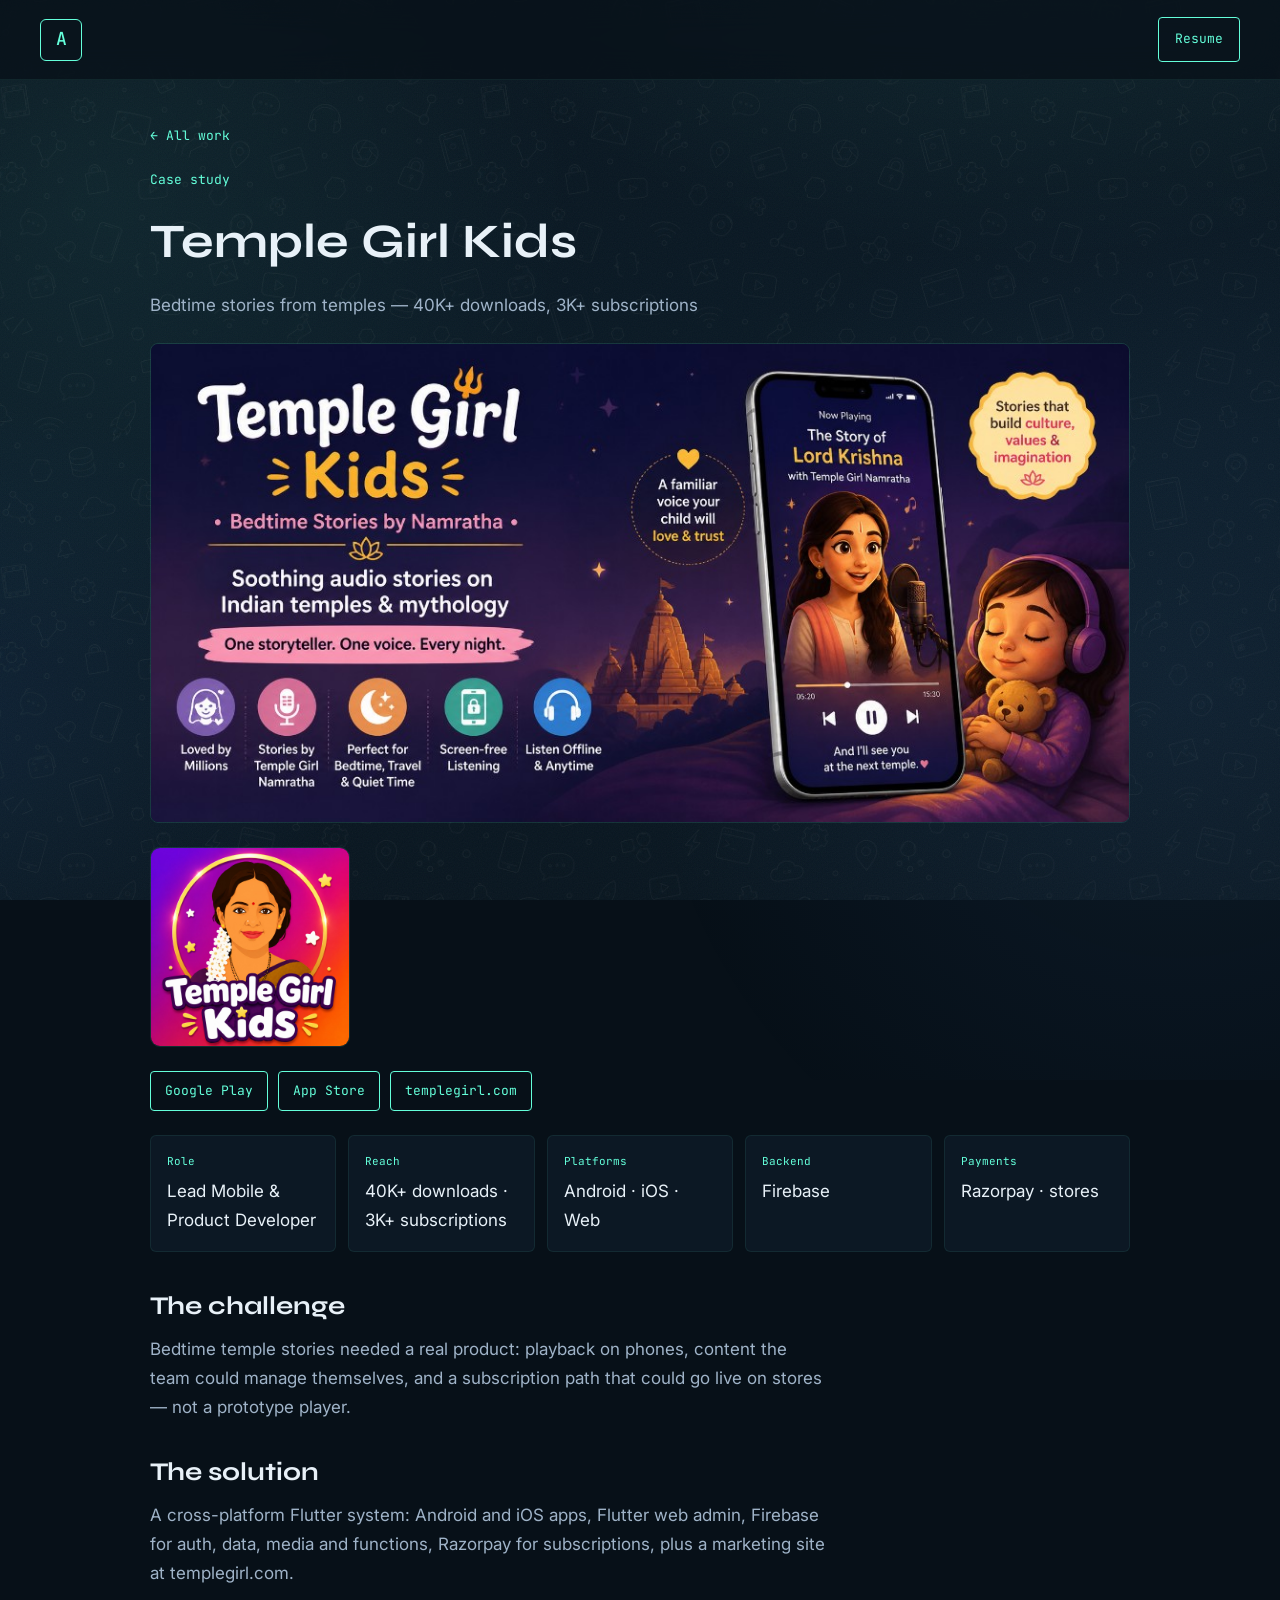
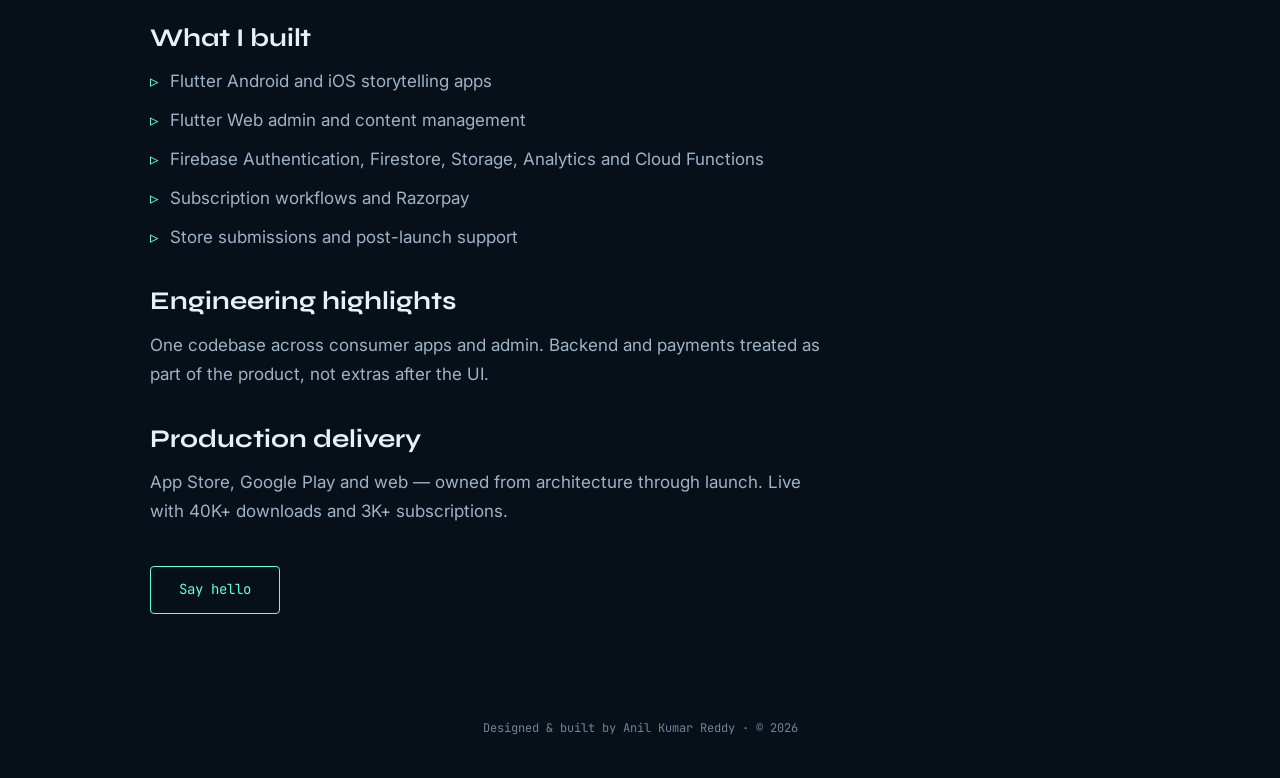
==== work/temple-girl-kids.html @ aa27f210 "Publish full portfolio and resume for GitHub Pages. Co-authored-by: Cursor <cursoragent@cursor.com>" ====
<!DOCTYPE html>
<html lang="en">
<head>
  <meta charset="UTF-8">
  <meta name="viewport" content="width=device-width, initial-scale=1.0">
  <title>Temple Girl Kids — Case Study | Anil Kumar Reddy</title>
  <meta name="description" content="Case study: Temple Girl Kids, a premium audio storytelling platform for children built with Flutter, Firebase and Razorpay.">
  <link rel="canonical" href="https://anil-android-flutter.github.io/my-portfolio/work/temple-girl-kids.html">
  <meta property="og:title" content="Temple Girl Kids — Case Study">
  <meta property="og:description" content="Lead Mobile & Product Developer. Flutter, Firebase, Razorpay. Android, iOS and Web.">
  <meta property="og:image" content="https://anil-android-flutter.github.io/my-portfolio/assets/tgk-feature.png">
  <link rel="icon" href="../assets/favicon.svg" type="image/svg+xml">
  <link rel="preconnect" href="https://fonts.googleapis.com">
  <link rel="preconnect" href="https://fonts.gstatic.com" crossorigin>
  <link href="https://fonts.googleapis.com/css2?family=JetBrains+Mono:wght@400;500&family=Syne:wght@600;700;800&family=Inter:wght@400;500;600&display=swap" rel="stylesheet">
  <link rel="stylesheet" href="../css/styles.css">
</head>
<body>
  <div class="fx" aria-hidden="true">
    <div class="fx-vignette"></div>
    <div class="fx-wallpaper"></div>
    <div class="fx-orbs"></div>
    <div class="fx-grain"></div>
  </div>
  <header class="site-header">
    <a class="logo" href="../index.html" aria-label="Home">A</a>
    <nav class="nav-links">
      <a class="btn-resume" href="../assets/Anil_Lead_Software_Engineer.pdf" target="_blank" rel="noopener">Resume</a>
    </nav>
  </header>
  <main class="study-hero">
    <a class="back" href="../index.html#work">← All work</a>
    <p class="feat-kicker" style="margin-top:20px;">Case study</p>
    <h1>Temple Girl Kids</h1>
    <p class="feat-sub">Bedtime stories from temples — 40K+ downloads, 3K+ subscriptions</p>
    <div class="feat-visual">
      <img src="../assets/apps/tgk-banner.png" alt="Temple Girl Kids — bedtime stories">
    </div>
    <div class="shot-strip">
      <div class="device-shot"><img src="../assets/apps/tgk-logo.png" alt="Temple Girl Kids logo"></div>
    </div>
    <div class="store-links">
      <a class="store-btn" href="https://play.google.com/store/apps/details?id=com.templegirlkids.templegirl" target="_blank" rel="noopener">Google Play</a>
      <a class="store-btn" href="https://apps.apple.com/us/app/temple-girl-kids/id6772048283" target="_blank" rel="noopener">App Store</a>
      <a class="store-btn" href="https://www.templegirl.com/" target="_blank" rel="noopener">templegirl.com</a>
    </div>
    <div class="feat-meta">
      <div class="meta"><small>Role</small>Lead Mobile &amp; Product Developer</div>
      <div class="meta"><small>Reach</small>40K+ downloads · 3K+ subscriptions</div>
      <div class="meta"><small>Platforms</small>Android · iOS · Web</div>
      <div class="meta"><small>Backend</small>Firebase</div>
      <div class="meta"><small>Payments</small>Razorpay · stores</div>
    </div>
    <article class="prose">
      <h2>The challenge</h2>
      <p>Bedtime temple stories needed a real product: playback on phones, content the team could manage themselves, and a subscription path that could go live on stores — not a prototype player.</p>
      <h2>The solution</h2>
      <p>A cross-platform Flutter system: Android and iOS apps, Flutter web admin, Firebase for auth, data, media and functions, Razorpay for subscriptions, plus a marketing site at templegirl.com.</p>
      <h2>What I built</h2>
      <ul class="list">
        <li>Flutter Android and iOS storytelling apps</li>
        <li>Flutter Web admin and content management</li>
        <li>Firebase Authentication, Firestore, Storage, Analytics and Cloud Functions</li>
        <li>Subscription workflows and Razorpay</li>
        <li>Store submissions and post-launch support</li>
      </ul>
      <h2>Engineering highlights</h2>
      <p>One codebase across consumer apps and admin. Backend and payments treated as part of the product, not extras after the UI.</p>
      <h2>Production delivery</h2>
      <p>App Store, Google Play and web — owned from architecture through launch. Live with 40K+ downloads and 3K+ subscriptions.</p>
      <p style="margin-top:40px;"><a class="btn-outline" href="../index.html#contact">Say hello</a></p>
    </article>
  </main>
  <footer class="site-footer">Designed &amp; built by Anil Kumar Reddy · © 2026</footer>
  <script src="../js/main.js" defer></script>
</body>
</html>
---- css/styles.css ----
:root {
  --navy: #071018;
  --navy-2: #0c1824;
  --navy-3: #122333;
  --light: #e8f1f8;
  --slate: #9fb3c8;
  --slate-2: #6f8499;
  --green: #64ffda;
  --green-dim: rgba(100, 255, 218, 0.12);
  --shadow: rgba(2, 8, 16, 0.65);
  --sans: "Inter", system-ui, sans-serif;
  --display: "Syne", "Inter", sans-serif;
  --mono: "JetBrains Mono", ui-monospace, monospace;
  --ease: cubic-bezier(0.22, 1, 0.36, 1);
  --max: 980px;
}

*,
*::before,
*::after { box-sizing: border-box; margin: 0; padding: 0; }

html { scroll-behavior: smooth; }

@media (prefers-reduced-motion: reduce) {
  html { scroll-behavior: auto; }
  *, *::before, *::after {
    animation: none !important;
    transition: none !important;
  }
  .loader { display: none !important; }
  .hero-anim { opacity: 1 !important; transform: none !important; }
}

body {
  background: var(--navy);
  color: var(--slate);
  font-family: var(--sans);
  font-size: 17px;
  line-height: 1.7;
  -webkit-font-smoothing: antialiased;
  overflow-x: hidden;
}

body.is-loading,
body.menu-open { overflow: hidden; }

::selection { background: var(--green-dim); color: var(--green); }
a { color: var(--green); text-decoration: none; }
img { max-width: 100%; display: block; }
button { font: inherit; background: none; border: 0; color: inherit; cursor: pointer; }

.skip {
  position: absolute;
  left: 16px;
  top: -48px;
  z-index: 200;
  background: var(--green);
  color: var(--navy);
  padding: 8px 12px;
  border-radius: 4px;
}
:focus-visible {
  outline: 2px solid var(--green);
  outline-offset: 3px;
}

.site-header.scrolled {
  background: rgba(7, 16, 24, 0.92);
  box-shadow: 0 10px 30px rgba(2, 8, 16, 0.35);
}

.fx { position: fixed; inset: 0; pointer-events: none; z-index: 0; }
.fx-vignette {
  position: absolute;
  inset: 0;
  background:
    radial-gradient(1200px 700px at 80% -10%, rgba(100, 255, 218, 0.07), transparent 50%),
    radial-gradient(900px 600px at -10% 80%, rgba(40, 90, 140, 0.18), transparent 55%),
    linear-gradient(180deg, #071018 0%, #08141e 50%, #071018 100%);
}
.fx-wallpaper {
  position: absolute;
  inset: 0;
  background-image: url("../assets/tech-chat-wallpaper.png");
  background-repeat: repeat;
  background-size: 480px 480px;
  background-position: center;
  opacity: 0.28;
  mix-blend-mode: screen;
}
.fx-orbs {
  position: absolute;
  inset: -20%;
  background:
    radial-gradient(circle at 20% 30%, rgba(100, 255, 218, 0.06), transparent 28%),
    radial-gradient(circle at 80% 70%, rgba(80, 140, 220, 0.08), transparent 32%);
  animation: drift 22s ease-in-out infinite alternate;
}
.fx-grain {
  position: absolute;
  inset: 0;
  opacity: 0.045;
  background-image: url("data:image/svg+xml,%3Csvg xmlns='http://www.w3.org/2000/svg' width='160' height='160'%3E%3Cfilter id='n'%3E%3CfeTurbulence type='fractalNoise' baseFrequency='.8' numOctaves='2' stitchTiles='stitch'/%3E%3C/filter%3E%3Crect width='100%25' height='100%25' filter='url(%23n)'/%3E%3C/svg%3E");
}
.fx-spot {
  position: absolute;
  width: 640px;
  height: 640px;
  border-radius: 50%;
  background: radial-gradient(circle, rgba(100, 255, 218, 0.07), transparent 62%);
  transform: translate(-50%, -50%);
  left: 50%;
  top: 20%;
  transition: left 0.25s linear, top 0.25s linear;
}

@keyframes drift {
  to { transform: translate3d(4%, -3%, 0) scale(1.05); }
}

.loader {
  position: fixed;
  inset: 0;
  z-index: 80;
  display: grid;
  place-content: center;
  justify-items: center;
  gap: 18px;
  background: #050b12;
  transition: opacity 0.5s var(--ease), visibility 0.5s;
}
.loader.done {
  opacity: 0;
  visibility: hidden;
  pointer-events: none;
}
.loader-mark {
  width: 64px;
  height: 64px;
  display: grid;
  place-items: center;
  border: 2px solid var(--green);
  color: var(--green);
  font-family: var(--mono);
  font-size: 28px;
  font-weight: 500;
  border-radius: 8px;
  animation: pulse 1.2s ease-in-out infinite;
}
.loader-bar {
  width: 140px;
  height: 2px;
  background: var(--navy-3);
  overflow: hidden;
  border-radius: 99px;
}
.loader-bar i {
  display: block;
  height: 100%;
  width: 0;
  background: var(--green);
  animation: load 1.7s var(--ease) forwards;
}
.loader p {
  font-family: var(--mono);
  font-size: 11px;
  letter-spacing: 0.18em;
  text-transform: uppercase;
  color: var(--slate-2);
}
@keyframes pulse {
  50% { box-shadow: 0 0 0 10px var(--green-dim); }
}
@keyframes load {
  to { width: 100%; }
}

.site-header {
  position: fixed;
  inset: 0 0 auto;
  z-index: 40;
  height: 80px;
  display: flex;
  align-items: center;
  justify-content: space-between;
  padding: 0 40px;
  background: rgba(7, 16, 24, 0.72);
  backdrop-filter: blur(16px);
  border-bottom: 1px solid rgba(100, 255, 218, 0.08);
  transform: translateY(0);
  transition: background 0.35s var(--ease), box-shadow 0.35s var(--ease);
}
.logo {
  width: 42px;
  height: 42px;
  display: grid;
  place-items: center;
  border: 1.5px solid var(--green);
  color: var(--green);
  font-family: var(--mono);
  font-weight: 500;
  font-size: 18px;
  border-radius: 6px;
  transition: background 0.2s;
}
.logo:hover { background: var(--green-dim); }
.nav-links {
  display: flex;
  align-items: center;
  gap: 28px;
}
.nav-links ol {
  display: flex;
  gap: 28px;
  list-style: none;
}
.nav-links ol a {
  color: var(--slate);
  font-size: 13px;
  font-weight: 500;
  transition: color 0.2s;
}
.nav-links ol a:hover,
.nav-links ol a.is-active { color: var(--light); }
.nav-links span {
  color: var(--green);
  font-family: var(--mono);
  font-size: 12px;
  margin-right: 6px;
}
.btn-resume {
  border: 1px solid var(--green);
  color: var(--green) !important;
  padding: 10px 16px;
  border-radius: 4px;
  font-family: var(--mono);
  font-size: 13px !important;
}
.btn-resume:hover { background: var(--green-dim); }
.menu-toggle {
  display: none;
  width: 42px;
  height: 42px;
  border: 1px solid rgba(100, 255, 218, 0.35);
  border-radius: 6px;
}
.menu-toggle span,
.menu-toggle span::before,
.menu-toggle span::after {
  display: block;
  width: 16px;
  height: 2px;
  background: var(--green);
  margin: 0 auto;
  position: relative;
}
.menu-toggle span::before,
.menu-toggle span::after { content: ""; position: absolute; left: 0; }
.menu-toggle span::before { top: -5px; }
.menu-toggle span::after { top: 5px; }

.rail {
  position: fixed;
  bottom: 0;
  z-index: 30;
  display: flex;
  flex-direction: column;
  align-items: center;
  gap: 18px;
}
.rail-left { left: 36px; }
.rail-right { right: 36px; }
.rail a {
  color: var(--slate);
  writing-mode: vertical-rl;
  font-family: var(--mono);
  font-size: 12px;
  letter-spacing: 0.12em;
  transition: color 0.2s, transform 0.2s;
}
.rail-left a { writing-mode: horizontal-tb; }
.rail a:hover {
  color: var(--green);
  transform: translateY(-3px);
}
.rail i {
  width: 1px;
  height: 90px;
  background: var(--slate-2);
  display: block;
}

main {
  position: relative;
  z-index: 2;
  width: min(var(--max), calc(100% - 180px));
  margin: 0 auto;
  padding: 0 0 80px;
}

.hero {
  min-height: 100vh;
  display: flex;
  flex-direction: column;
  justify-content: center;
  padding: 120px 0 80px;
}
.intro-line {
  font-family: var(--mono);
  color: var(--green);
  font-size: 15px;
  margin-bottom: 18px;
}
.hero h1 {
  font-family: var(--display);
  font-size: clamp(2.2rem, 6.4vw, 4.15rem);
  font-weight: 800;
  line-height: 1.08;
  color: var(--light);
  letter-spacing: -0.035em;
}
.hero h2 {
  font-family: var(--display);
  font-size: clamp(1.45rem, 4.2vw, 2.55rem);
  font-weight: 700;
  line-height: 1.2;
  color: #b7c9d8;
  letter-spacing: -0.02em;
  margin: 10px 0 22px;
}
.hero-copy {
  max-width: 560px;
  margin-bottom: 32px;
  color: var(--slate);
  font-size: 17px;
  line-height: 1.75;
}
.hero-actions {
  display: flex;
  flex-wrap: wrap;
  align-items: center;
  gap: 18px 22px;
}
.avail {
  display: inline-flex;
  align-items: center;
  gap: 8px;
  font-family: var(--mono);
  font-size: 12px;
  color: var(--slate-2);
}
.avail i {
  width: 8px;
  height: 8px;
  border-radius: 50%;
  background: var(--green);
  box-shadow: 0 0 0 0 rgba(100, 255, 218, 0.5);
  animation: ping 2s ease-out infinite;
}
@keyframes ping {
  70% { box-shadow: 0 0 0 8px transparent; }
}
.hero-anim {
  opacity: 0;
  transform: translateY(18px);
}
body.ready .hero-anim {
  animation: rise 0.8s var(--ease) forwards;
}
body.ready .hero-anim:nth-child(1) { animation-delay: 0.1s; }
body.ready .hero-anim:nth-child(2) { animation-delay: 0.22s; }
body.ready .hero-anim:nth-child(3) { animation-delay: 0.34s; }
body.ready .hero-anim:nth-child(4) { animation-delay: 0.46s; }
body.ready .hero-anim:nth-child(5) { animation-delay: 0.58s; }
body.ready .hero-anim:nth-child(6) { animation-delay: 0.7s; }
@keyframes rise {
  to { opacity: 1; transform: none; }
}

.btn-outline {
  display: inline-flex;
  align-items: center;
  justify-content: center;
  min-height: 48px;
  padding: 0 28px;
  border: 1px solid var(--green);
  color: var(--green);
  border-radius: 4px;
  font-family: var(--mono);
  font-size: 14px;
  width: fit-content;
  transition: background 0.2s, transform 0.25s var(--ease);
}
.btn-outline:hover {
  background: var(--green-dim);
  transform: translateY(-2px);
}
.btn-lg { min-height: 56px; padding: 0 36px; font-size: 15px; }

.proof {
  list-style: none;
  display: grid;
  grid-template-columns: repeat(4, minmax(0, 1fr));
  gap: 12px 20px;
  margin-top: 56px;
  padding-top: 28px;
  border-top: 1px solid rgba(159, 179, 200, 0.14);
}
.proof strong {
  display: block;
  font-family: var(--display);
  font-size: 1.65rem;
  font-weight: 800;
  color: var(--light);
  letter-spacing: -0.03em;
}
.proof span {
  display: block;
  margin-top: 4px;
  font-family: var(--mono);
  font-size: 12px;
  color: var(--slate);
}

.block {
  padding: 100px 0;
  scroll-margin-top: 96px;
}
.numbered {
  font-family: var(--display);
  font-size: clamp(1.4rem, 3vw, 1.9rem);
  font-weight: 700;
  color: var(--light);
  display: flex;
  align-items: baseline;
  gap: 12px;
  margin-bottom: 36px;
}
.numbered span {
  font-family: var(--mono);
  font-size: 16px;
  font-weight: 500;
  color: var(--green);
}
.numbered::after {
  content: "";
  flex: 1;
  max-width: 280px;
  height: 1px;
  background: rgba(159, 179, 200, 0.18);
  margin-left: 8px;
}
.block-lead {
  margin: -20px 0 40px;
  max-width: 520px;
}

.about-grid {
  display: grid;
  grid-template-columns: 1.2fr 0.8fr;
  gap: 48px;
  align-items: start;
}
.about-copy p { margin-bottom: 16px; }
.skill-row {
  list-style: none;
  display: flex;
  flex-wrap: wrap;
  gap: 10px 12px;
  margin: 36px 0 0;
}
.skill-row li {
  display: inline-flex;
  align-items: center;
  gap: 10px;
  padding: 8px 14px 8px 10px;
  background: var(--navy-2);
  border: 1px solid rgba(100, 255, 218, 0.1);
  border-radius: 8px;
}
.skill-row img {
  width: 26px;
  height: 26px;
  object-fit: contain;
  flex-shrink: 0;
}
.skill-row span {
  font-family: var(--mono);
  font-size: 13px;
  color: var(--light);
}
.owns {
  list-style: none;
  display: grid;
  grid-template-columns: repeat(4, minmax(0, 1fr));
  gap: 16px;
  margin-top: 48px;
}
.owns li {
  padding: 20px 18px;
  background: var(--navy-2);
  border: 1px solid rgba(100, 255, 218, 0.08);
  border-radius: 8px;
}
.owns li p:first-child {
  font-family: var(--mono);
  font-size: 13px;
  color: var(--green);
  margin-bottom: 8px;
}
.owns li p:last-child {
  font-size: 14px;
  color: var(--slate);
  line-height: 1.55;
  margin: 0;
}

.portrait-wrap {
  position: relative;
  max-width: 280px;
  margin-left: auto;
  z-index: 1;
}
.portrait-wrap::after {
  content: "";
  position: absolute;
  inset: 16px -16px -16px 16px;
  border: 2px solid var(--green);
  border-radius: 6px;
  z-index: 0;
  transition: transform 0.25s var(--ease);
}
.portrait-wrap:hover::after { transform: translate(8px, 8px); }
.portrait-wrap img {
  position: relative;
  z-index: 1;
  width: 100%;
  aspect-ratio: 1;
  object-fit: cover;
  object-position: center 12%;
  border-radius: 6px;
  filter: grayscale(0.2) contrast(1.06);
  transition: filter 0.3s, transform 0.3s var(--ease);
}
.portrait-wrap:hover img { filter: none; }

.jobs {
  display: grid;
  grid-template-columns: 190px 1fr;
  gap: 28px;
  min-height: 300px;
}
.job-panels { min-height: 260px; }
.job-panel {
  animation: fadePanel 0.35s var(--ease);
}
@keyframes fadePanel {
  from { opacity: 0; transform: translateY(6px); }
  to { opacity: 1; transform: none; }
}
.job-tabs {
  display: flex;
  flex-direction: column;
  border-left: 2px solid var(--navy-3);
}
.job-tabs button {
  text-align: left;
  padding: 12px 18px;
  font-family: var(--mono);
  font-size: 12px;
  line-height: 1.35;
  white-space: normal;
  color: var(--slate);
  border-left: 2px solid transparent;
  margin-left: -2px;
  transition: color 0.2s, background 0.2s, border-color 0.2s;
}
.job-tabs button[aria-selected="true"] {
  color: var(--green);
  background: var(--green-dim);
  border-left-color: var(--green);
}
.job-tabs button:hover { color: var(--green); }
.job-panel h3 {
  color: var(--light);
  font-size: 20px;
  font-weight: 600;
}
.job-panel h3 span { color: var(--green); }
.when {
  font-family: var(--mono);
  font-size: 13px;
  color: var(--slate-2);
  margin: 8px 0 16px;
}
.job-panel ul { list-style: none; }
.job-panel li {
  position: relative;
  padding-left: 22px;
  margin-bottom: 12px;
}
.job-panel li::before {
  content: "▹";
  position: absolute;
  left: 0;
  color: var(--green);
}

.feat {
  display: grid;
  grid-template-columns: 1.15fr 0.9fr;
  gap: 0 20px;
  align-items: center;
  margin-bottom: 92px;
}
.feat-alt { grid-template-columns: 0.9fr 1.15fr; }
.feat-alt .feat-copy { order: -1; text-align: left; margin-right: -36px; margin-left: 0; }
.feat-copy {
  text-align: right;
  position: relative;
  z-index: 2;
  margin-left: -36px;
}
.feat-kicker {
  font-family: var(--mono);
  font-size: 13px;
  color: var(--green);
  margin-bottom: 8px;
}
.feat-copy h3 {
  font-family: var(--display);
  font-size: 1.7rem;
  color: var(--light);
  margin-bottom: 14px;
}
.feat-copy p {
  background: var(--navy-2);
  border: 1px solid rgba(100, 255, 218, 0.1);
  padding: 20px 22px;
  border-radius: 6px;
  box-shadow: 0 20px 40px var(--shadow);
  margin-bottom: 16px;
  color: var(--slate);
}
.mini-tags {
  display: flex;
  flex-wrap: wrap;
  gap: 12px 16px;
  list-style: none;
  justify-content: flex-end;
  font-family: var(--mono);
  font-size: 12px;
  color: var(--slate-2);
  margin-bottom: 12px;
}
.feat-alt .mini-tags,
.feat-alt .feat-links { justify-content: flex-start; }
.feat-links {
  display: flex;
  gap: 16px;
  justify-content: flex-end;
  font-family: var(--mono);
  font-size: 13px;
}
.feat-links a {
  color: var(--light);
  transition: color 0.2s;
}
.feat-links a:hover { color: var(--green); }
.feat-media {
  position: relative;
  border-radius: 8px;
  overflow: hidden;
  background: var(--navy-3);
  box-shadow: 0 16px 40px var(--shadow);
}
.feat-media::after {
  content: "";
  position: absolute;
  inset: 0;
  background: rgba(100, 255, 218, 0.1);
  mix-blend-mode: multiply;
  transition: opacity 0.3s;
  pointer-events: none;
}
.feat-media:hover::after { opacity: 0; }
.feat-media img {
  width: 100%;
  max-height: 420px;
  object-fit: cover;
  object-position: top;
  transform: scale(1.02);
  transition: transform 0.5s var(--ease);
}
.feat-media.logo-tile {
  display: grid;
  place-items: center;
  min-height: 340px;
  padding: 36px;
  box-shadow: 0 16px 40px var(--shadow);
}
.feat-media.logo-tile::after { display: none; }
.feat-media.logo-tile img {
  width: auto;
  max-width: 100%;
  max-height: 280px;
  object-fit: contain;
  transform: none;
  filter: none;
}
.feat-media.logo-tile:hover img { transform: scale(1.03); }
.feat-media.feat-ill {
  min-height: 340px;
  padding: 0;
  overflow: hidden;
}
.feat-media.feat-ill::after { display: none; }
.feat-media.feat-ill img {
  width: 100%;
  height: 340px;
  object-fit: cover;
  object-position: center;
}
.tile-tgk-ill { background: #1a0c22; }
.tile-reso-ill { background: #0c1208; }
.tile-patasala-ill { background: #12182e; }
.tile-tgk { background: #2a1038; padding: 0; overflow: hidden; }
.tile-tgk img {
  width: 100%;
  height: 340px;
  max-height: none;
  object-fit: cover;
  object-position: center;
}
.tile-reso { background: #10140a; padding: 48px; }
.tile-reso img {
  width: 168px;
  height: 168px;
  max-height: 168px;
  object-fit: contain;
  object-position: center;
  border-radius: 36px;
  background: #000;
  box-shadow: 0 12px 28px rgba(0, 0, 0, 0.35);
}
.tile-patasala { background: #2c3578; }
.tile-patasala img {
  width: 168px;
  height: 168px;
  max-height: 168px;
  border-radius: 36px;
  box-shadow: 0 12px 28px rgba(0, 0, 0, 0.35);
}

.other-title {
  font-family: var(--display);
  color: var(--light);
  text-align: center;
  font-size: 1.5rem;
  margin: 20px 0 28px;
}
.other-grid {
  display: grid;
  grid-template-columns: repeat(2, 1fr);
  gap: 16px;
}
.other-grid article {
  background: var(--navy-2);
  border: 1px solid rgba(100, 255, 218, 0.08);
  border-radius: 8px;
  padding: 0 24px 24px;
  overflow: hidden;
  transition: transform 0.25s var(--ease), border-color 0.2s, box-shadow 0.25s;
}
.card-media {
  margin: 0 -24px 18px;
  height: 160px;
  display: grid;
  place-items: center;
  overflow: hidden;
}
.card-media img {
  width: 100%;
  height: 100%;
  object-fit: cover;
}
.tile-kitchen { background: #1c1410; }
.tile-iguru { background: #0c1220; }
.tile-bavya {
  background: #0a0a0a;
}
.tile-bavya img {
  width: 88px;
  height: 88px;
  object-fit: contain;
}
.tile-expense {
  background: #0e1a18;
  color: var(--green);
}
.tile-blew {
  background: #10161f;
  color: var(--green);
}
.other-grid article:hover {
  transform: translateY(-8px);
  border-color: rgba(100, 255, 218, 0.32);
  box-shadow: 0 18px 40px var(--shadow);
}
.card-num {
  font-family: var(--mono);
  font-size: 12px;
  color: var(--green);
  margin-bottom: 10px;
}
.other-grid h4 {
  color: var(--light);
  font-size: 18px;
  margin-bottom: 10px;
}
.other-grid .mini {
  margin-top: 16px;
  font-family: var(--mono);
  font-size: 12px;
  color: var(--green);
}

.contact-block {
  text-align: center;
  max-width: 620px;
  margin: 0 auto;
  padding-bottom: 40px;
}
.contact-block h2 {
  font-family: var(--display);
  font-size: clamp(2rem, 5vw, 3.2rem);
  color: var(--light);
  margin: 10px 0 16px;
}
.contact-block p { margin-bottom: 28px; }
.contact-block .btn-outline { margin-inline: auto; }
.contact-meta {
  margin-top: 28px;
  font-family: var(--mono);
  font-size: 13px;
  color: var(--slate-2);
}
.contact-meta a { color: var(--slate); }
.contact-meta a:hover { color: var(--green); }

.mobile-socials {
  display: none;
  justify-content: center;
  gap: 22px;
  margin-top: 28px;
  font-family: var(--mono);
  font-size: 13px;
}
.menu-scrim {
  position: fixed;
  inset: 0;
  z-index: 35;
  background: rgba(5, 11, 18, 0.55);
  backdrop-filter: blur(4px);
}
.site-footer {
  position: relative;
  z-index: 2;
  text-align: center;
  padding: 24px 16px 40px;
  font-family: var(--mono);
  font-size: 12px;
  color: var(--slate-2);
}

.study-hero { padding-top: 120px; }
.study-hero h1 {
  font-family: var(--display);
  font-size: clamp(2rem, 4vw, 3rem);
  color: var(--light);
  margin: 10px 0 8px;
}
.feat-sub { color: var(--slate); }
.feat-visual { margin: 24px 0; }
.feat-visual img {
  width: 100%;
  border-radius: 8px;
  border: 1px solid rgba(100, 255, 218, 0.12);
}
.feat-meta {
  display: grid;
  grid-template-columns: repeat(5, 1fr);
  gap: 12px;
  margin: 24px 0 32px;
}
.meta {
  background: var(--navy-2);
  padding: 16px;
  border-radius: 6px;
  border: 1px solid rgba(100, 255, 218, 0.08);
  color: var(--light);
}
.meta small {
  display: block;
  font-family: var(--mono);
  font-size: 11px;
  color: var(--green);
  margin-bottom: 6px;
}
.shot-strip { display: flex; gap: 12px; overflow-x: auto; margin: 16px 0 24px; }
.device-shot { flex: 0 0 200px; }
.device-shot img { border-radius: 10px; border: 1px solid rgba(100, 255, 218, 0.12); }
.store-links { display: flex; flex-wrap: wrap; gap: 10px; margin: 12px 0 24px; }
.store-btn {
  border: 1px solid var(--green);
  color: var(--green);
  padding: 8px 14px;
  border-radius: 4px;
  font-family: var(--mono);
  font-size: 13px;
}
.store-btn:hover { background: var(--green-dim); }
.prose { max-width: 680px; }
.prose h2 {
  font-family: var(--display);
  color: var(--light);
  margin: 28px 0 8px;
}
.list { list-style: none; }
.list li { padding-left: 20px; position: relative; margin-bottom: 10px; }
.list li::before { content: "▹"; position: absolute; left: 0; color: var(--green); }
.back { font-family: var(--mono); font-size: 13px; }
.back:hover { color: var(--light); }

@media (max-width: 1080px) {
  .rail { display: none; }
  main { width: min(var(--max), calc(100% - 48px)); }
  .mobile-socials { display: flex; }
}

@media (max-width: 860px) {
  .site-header { padding: 0 20px; }
  .menu-toggle { display: grid; place-items: center; }
  .nav-links { display: none; }
  .site-header.open .nav-links {
    display: flex;
    flex-direction: column;
    position: absolute;
    top: 80px;
    right: 0;
    width: min(320px, 80vw);
    height: calc(100vh - 80px);
    background: var(--navy-2);
    padding: 48px 32px;
    gap: 28px;
    align-items: flex-start;
    box-shadow: -24px 0 60px var(--shadow);
  }
  .site-header.open .nav-links ol { flex-direction: column; gap: 22px; }
  .site-header.open .nav-links a { font-size: 18px; }
  .proof,
  .owns { grid-template-columns: 1fr 1fr; }
  .about-grid,
  .jobs,
  .feat,
  .feat-alt,
  .other-grid,
  .feat-meta { grid-template-columns: 1fr; }
  .feat-media.feat-ill img { height: 220px; }
  .feat-copy,
  .feat-alt .feat-copy { text-align: left; margin: 16px 0 0; }
  .mini-tags,
  .feat-links { justify-content: flex-start; }
  .feat-alt .feat-copy { order: 0; }
  .mobile-socials { display: flex; }
  .job-tabs {
    flex-direction: row;
    overflow-x: auto;
    border-left: 0;
    border-bottom: 2px solid var(--navy-3);
  }
  .job-tabs button {
    white-space: nowrap;
    border-left: 0;
    border-bottom: 2px solid transparent;
    margin: 0 0 -2px;
  }
  .job-tabs button[aria-selected="true"] { border-bottom-color: var(--green); }
  .portrait-wrap { margin: 8px auto 0; }
  .hero { min-height: auto; padding-top: 140px; }
  .feat-media.logo-tile { min-height: 240px; }
  .tile-tgk img { height: 260px; }
  .tile-patasala img { width: 140px; height: 140px; max-height: 140px; }
}
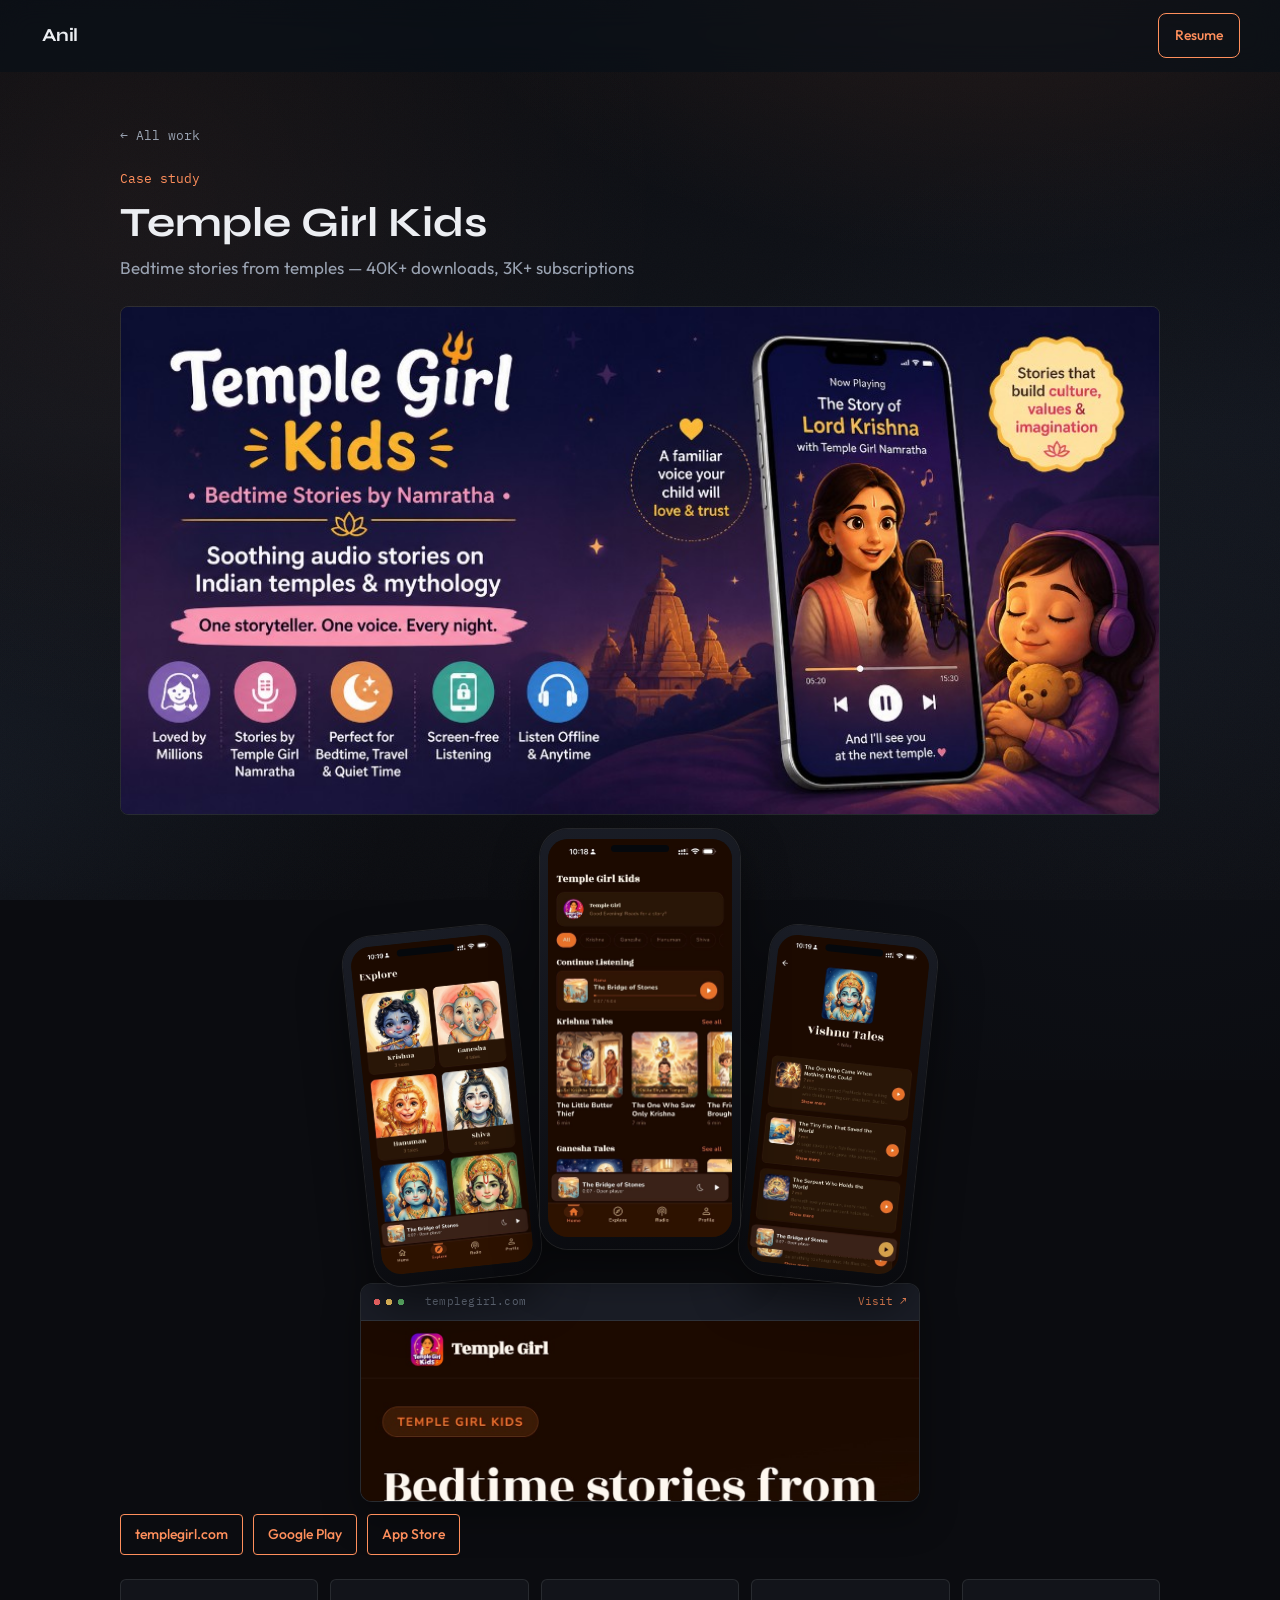
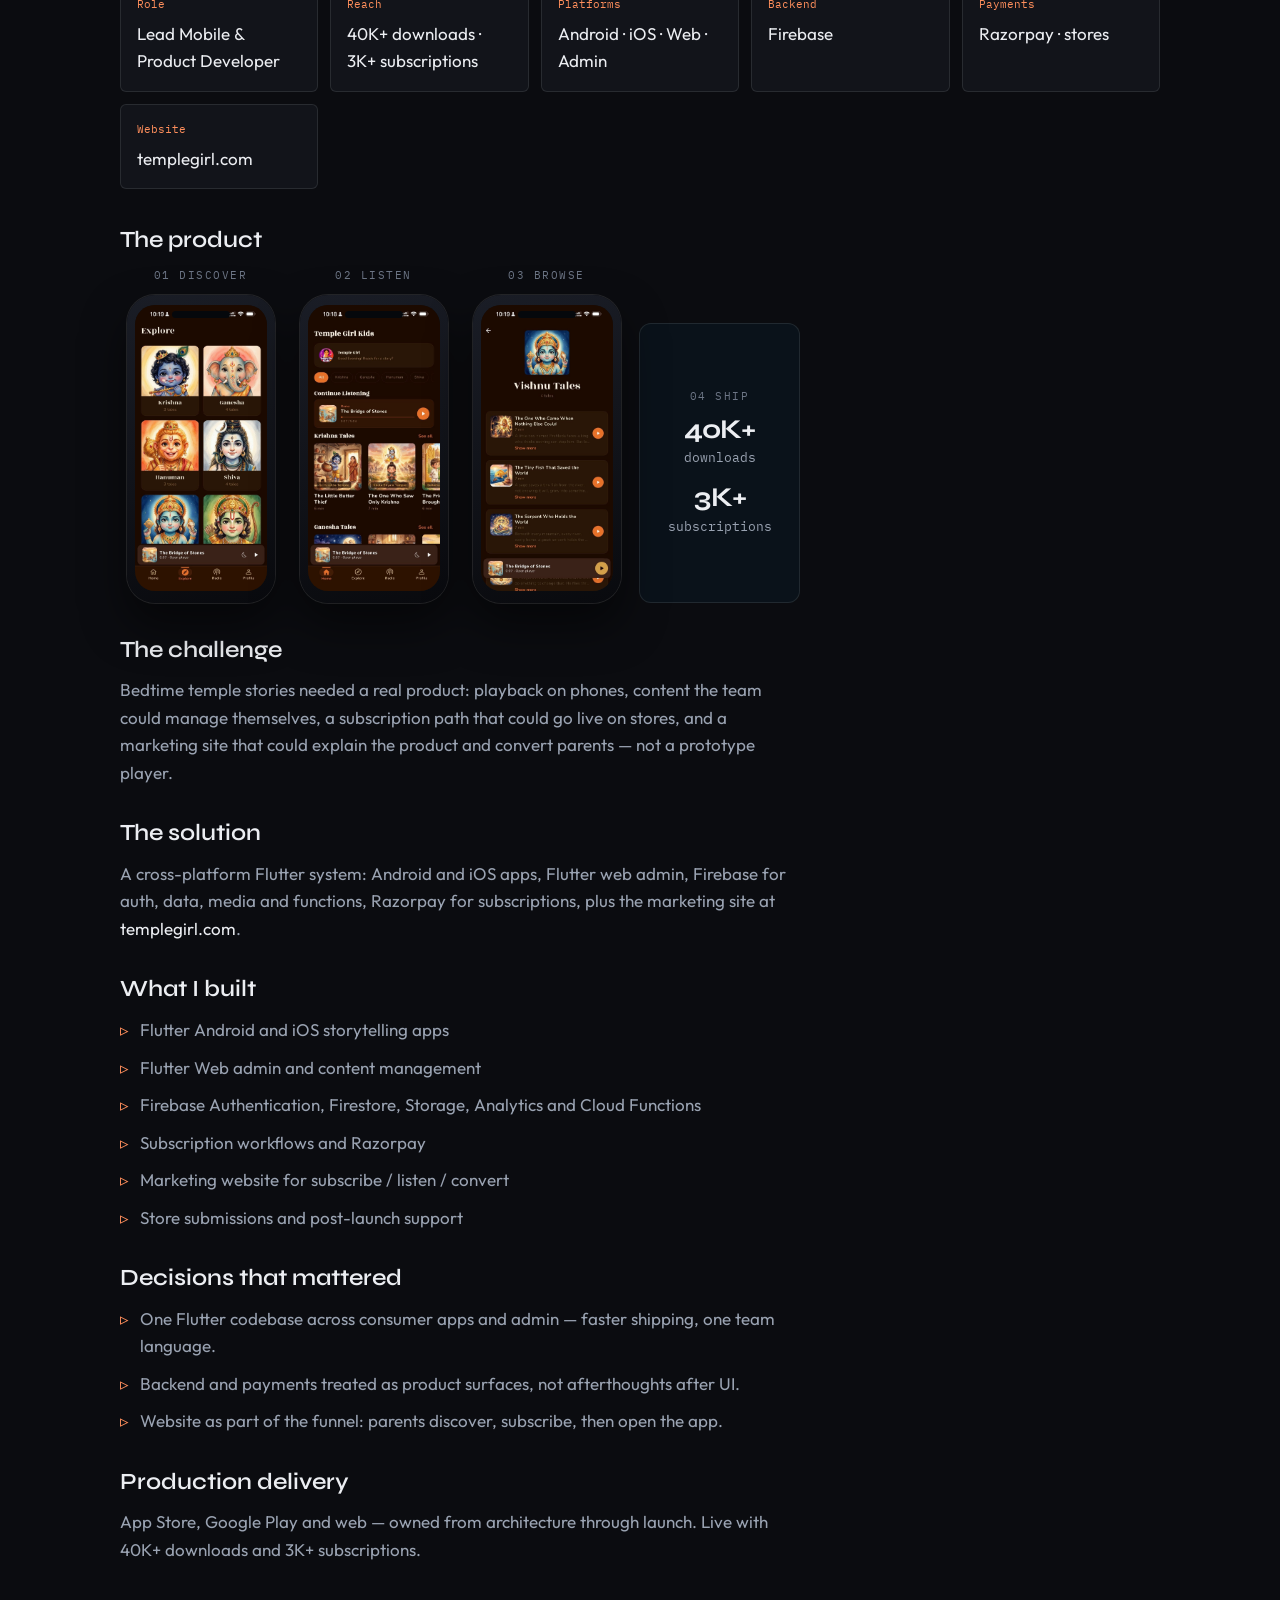
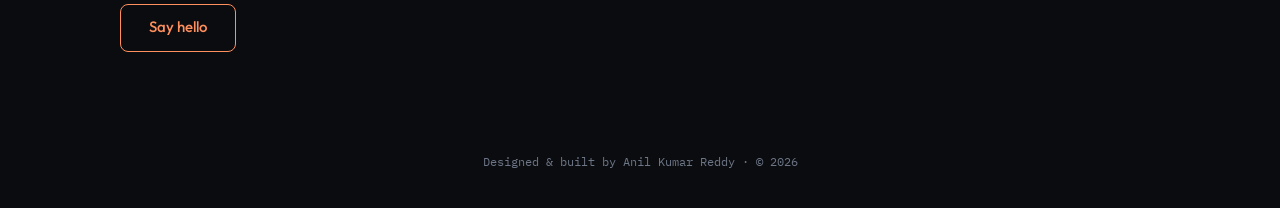
==== commit 98600b9c: "Refresh portfolio for end-to-end product positioning and cleaner TGK showcase. Replace the oversized" ====
--- a/work/temple-girl-kids.html
+++ b/work/temple-girl-kids.html
@@ -12,18 +12,17 @@
   <link rel="icon" href="../assets/favicon.svg" type="image/svg+xml">
   <link rel="preconnect" href="https://fonts.googleapis.com">
   <link rel="preconnect" href="https://fonts.gstatic.com" crossorigin>
-  <link href="https://fonts.googleapis.com/css2?family=JetBrains+Mono:wght@400;500&family=Syne:wght@600;700;800&family=Inter:wght@400;500;600&display=swap" rel="stylesheet">
+  <link href="https://fonts.googleapis.com/css2?family=IBM+Plex+Mono:wght@400;500&family=Outfit:wght@400;500;600;700&family=Syne:wght@600;700;800&display=swap" rel="stylesheet">
   <link rel="stylesheet" href="../css/styles.css">
 </head>
 <body>
   <div class="fx" aria-hidden="true">
     <div class="fx-vignette"></div>
-    <div class="fx-wallpaper"></div>
     <div class="fx-orbs"></div>
     <div class="fx-grain"></div>
   </div>
   <header class="site-header">
-    <a class="logo" href="../index.html" aria-label="Home">A</a>
+    <a class="logo" href="../index.html" aria-label="Anil Kumar Reddy — Home">Anil</a>
     <nav class="nav-links">
       <a class="btn-resume" href="../assets/Anil_Lead_Software_Engineer.pdf" target="_blank" rel="noopener">Resume</a>
     </nav>
@@ -36,36 +35,86 @@
     <div class="feat-visual">
       <img src="../assets/apps/tgk-banner.png" alt="Temple Girl Kids — bedtime stories">
     </div>
-    <div class="shot-strip">
-      <div class="device-shot"><img src="../assets/apps/tgk-logo.png" alt="Temple Girl Kids logo"></div>
+    <div class="phone-cluster" style="margin: 28px 0 16px;">
+      <figure class="phone tilt-l">
+        <img src="../assets/apps/tgk-shot1.jpg?v=hd3" alt="Explore collections" width="390" height="844">
+      </figure>
+      <figure class="phone phone-hero">
+        <img src="../assets/apps/tgk-shot0.jpg?v=hd3" alt="Home with continue listening" width="390" height="844">
+      </figure>
+      <figure class="phone tilt-r">
+        <img src="../assets/apps/tgk-shot2.jpg?v=hd3" alt="Story list with player" width="390" height="844">
+      </figure>
     </div>
+    <a class="site-card site-card-study" href="https://www.templegirl.com/" target="_blank" rel="noopener">
+      <div class="site-card-bar">
+        <span class="site-card-dots" aria-hidden="true"></span>
+        <span class="site-card-url">templegirl.com</span>
+        <span class="site-card-go">Visit ↗</span>
+      </div>
+      <img src="../assets/apps/templegirl-web.jpg?v=hd5" alt="templegirl.com website" width="1200" height="420" decoding="async">
+    </a>
     <div class="store-links">
+      <a class="store-btn" href="https://www.templegirl.com/" target="_blank" rel="noopener">templegirl.com</a>
       <a class="store-btn" href="https://play.google.com/store/apps/details?id=com.templegirlkids.templegirl" target="_blank" rel="noopener">Google Play</a>
       <a class="store-btn" href="https://apps.apple.com/us/app/temple-girl-kids/id6772048283" target="_blank" rel="noopener">App Store</a>
-      <a class="store-btn" href="https://www.templegirl.com/" target="_blank" rel="noopener">templegirl.com</a>
     </div>
     <div class="feat-meta">
       <div class="meta"><small>Role</small>Lead Mobile &amp; Product Developer</div>
       <div class="meta"><small>Reach</small>40K+ downloads · 3K+ subscriptions</div>
-      <div class="meta"><small>Platforms</small>Android · iOS · Web</div>
+      <div class="meta"><small>Platforms</small>Android · iOS · Web · Admin</div>
       <div class="meta"><small>Backend</small>Firebase</div>
       <div class="meta"><small>Payments</small>Razorpay · stores</div>
+      <div class="meta"><small>Website</small>templegirl.com</div>
     </div>
     <article class="prose">
+      <h2>The product</h2>
+      <ol class="seq" aria-label="Product sequence">
+        <li>
+          <span>01 Discover</span>
+          <figure class="phone">
+            <img src="../assets/apps/tgk-shot1.jpg?v=hd3" alt="Explore collections" width="390" height="844">
+          </figure>
+        </li>
+        <li>
+          <span>02 Listen</span>
+          <figure class="phone">
+            <img src="../assets/apps/tgk-shot0.jpg?v=hd3" alt="Home with continue listening" width="390" height="844">
+          </figure>
+        </li>
+        <li>
+          <span>03 Browse</span>
+          <figure class="phone">
+            <img src="../assets/apps/tgk-shot2.jpg?v=hd3" alt="Story list with player" width="390" height="844">
+          </figure>
+        </li>
+        <li class="seq-ship">
+          <span>04 Ship</span>
+          <p class="stat-pair">
+            <span><strong>40K+</strong> downloads</span>
+            <span><strong>3K+</strong> subscriptions</span>
+          </p>
+        </li>
+      </ol>
       <h2>The challenge</h2>
-      <p>Bedtime temple stories needed a real product: playback on phones, content the team could manage themselves, and a subscription path that could go live on stores — not a prototype player.</p>
+      <p>Bedtime temple stories needed a real product: playback on phones, content the team could manage themselves, a subscription path that could go live on stores, and a marketing site that could explain the product and convert parents — not a prototype player.</p>
       <h2>The solution</h2>
-      <p>A cross-platform Flutter system: Android and iOS apps, Flutter web admin, Firebase for auth, data, media and functions, Razorpay for subscriptions, plus a marketing site at templegirl.com.</p>
+      <p>A cross-platform Flutter system: Android and iOS apps, Flutter web admin, Firebase for auth, data, media and functions, Razorpay for subscriptions, plus the marketing site at <a href="https://www.templegirl.com/" target="_blank" rel="noopener">templegirl.com</a>.</p>
       <h2>What I built</h2>
       <ul class="list">
         <li>Flutter Android and iOS storytelling apps</li>
         <li>Flutter Web admin and content management</li>
         <li>Firebase Authentication, Firestore, Storage, Analytics and Cloud Functions</li>
         <li>Subscription workflows and Razorpay</li>
+        <li>Marketing website for subscribe / listen / convert</li>
         <li>Store submissions and post-launch support</li>
       </ul>
-      <h2>Engineering highlights</h2>
-      <p>One codebase across consumer apps and admin. Backend and payments treated as part of the product, not extras after the UI.</p>
+      <h2>Decisions that mattered</h2>
+      <ul class="list">
+        <li>One Flutter codebase across consumer apps and admin — faster shipping, one team language.</li>
+        <li>Backend and payments treated as product surfaces, not afterthoughts after UI.</li>
+        <li>Website as part of the funnel: parents discover, subscribe, then open the app.</li>
+      </ul>
       <h2>Production delivery</h2>
       <p>App Store, Google Play and web — owned from architecture through launch. Live with 40K+ downloads and 3K+ subscriptions.</p>
       <p style="margin-top:40px;"><a class="btn-outline" href="../index.html#contact">Say hello</a></p>
--- a/css/styles.css
+++ b/css/styles.css
@@ -1,18 +1,21 @@
 :root {
-  --navy: #071018;
-  --navy-2: #0c1824;
-  --navy-3: #122333;
-  --light: #e8f1f8;
-  --slate: #9fb3c8;
-  --slate-2: #6f8499;
-  --green: #64ffda;
-  --green-dim: rgba(100, 255, 218, 0.12);
-  --shadow: rgba(2, 8, 16, 0.65);
-  --sans: "Inter", system-ui, sans-serif;
-  --display: "Syne", "Inter", sans-serif;
-  --mono: "JetBrains Mono", ui-monospace, monospace;
+  --navy: #0b0c10;
+  --navy-2: #12141a;
+  --navy-3: #1c1f28;
+  --light: #eceef2;
+  --slate: #9aa3b2;
+  --slate-2: #6d7686;
+  --green: #ff8f5c;
+  --green-dim: rgba(255, 143, 92, 0.12);
+  --line: rgba(236, 238, 242, 0.1);
+  --shadow: rgba(0, 0, 0, 0.55);
+  --sans: "Outfit", system-ui, sans-serif;
+  --display: "Syne", "Outfit", sans-serif;
+  --mono: "IBM Plex Mono", ui-monospace, monospace;
   --ease: cubic-bezier(0.22, 1, 0.36, 1);
-  --max: 980px;
+  --max: 1040px;
+  --text: 17px;
+  --lh: 1.62;
 }
 
 *,
@@ -29,14 +32,16 @@
   }
   .loader { display: none !important; }
   .hero-anim { opacity: 1 !important; transform: none !important; }
+  .hero-float-a, .hero-float-b, .hero-float-c, .hero-phone, .flow li, .fx-orbs { animation: none !important; }
+  .reveal { opacity: 1 !important; transform: none !important; }
 }
 
 body {
   background: var(--navy);
   color: var(--slate);
   font-family: var(--sans);
-  font-size: 17px;
-  line-height: 1.7;
+  font-size: var(--text);
+  line-height: var(--lh);
   -webkit-font-smoothing: antialiased;
   overflow-x: hidden;
 }
@@ -44,9 +49,14 @@
 body.is-loading,
 body.menu-open { overflow: hidden; }
 
-::selection { background: var(--green-dim); color: var(--green); }
-a { color: var(--green); text-decoration: none; }
-img { max-width: 100%; display: block; }
+::selection { background: rgba(232, 241, 248, 0.16); color: var(--light); }
+a { color: var(--light); text-decoration: none; }
+a:hover { color: var(--green); }
+img {
+  max-width: 100%;
+  display: block;
+  image-rendering: -webkit-optimize-contrast;
+}
 button { font: inherit; background: none; border: 0; color: inherit; cursor: pointer; }
 
 .skip {
@@ -65,7 +75,8 @@
 }
 
 .site-header.scrolled {
-  background: rgba(7, 16, 24, 0.92);
+  background: rgba(7, 16, 24, 0.78);
+  backdrop-filter: blur(22px) saturate(1.2);
   box-shadow: 0 10px 30px rgba(2, 8, 16, 0.35);
 }
 
@@ -74,32 +85,22 @@
   position: absolute;
   inset: 0;
   background:
-    radial-gradient(1200px 700px at 80% -10%, rgba(100, 255, 218, 0.07), transparent 50%),
-    radial-gradient(900px 600px at -10% 80%, rgba(40, 90, 140, 0.18), transparent 55%),
-    linear-gradient(180deg, #071018 0%, #08141e 50%, #071018 100%);
-}
-.fx-wallpaper {
-  position: absolute;
-  inset: 0;
-  background-image: url("../assets/tech-chat-wallpaper.png");
-  background-repeat: repeat;
-  background-size: 480px 480px;
-  background-position: center;
-  opacity: 0.28;
-  mix-blend-mode: screen;
+    radial-gradient(1100px 640px at 78% -8%, rgba(255, 143, 92, 0.1), transparent 52%),
+    radial-gradient(900px 560px at -8% 88%, rgba(92, 130, 180, 0.1), transparent 55%),
+    linear-gradient(180deg, #0b0c10 0%, #10131a 48%, #0b0c10 100%);
 }
 .fx-orbs {
   position: absolute;
   inset: -20%;
   background:
-    radial-gradient(circle at 20% 30%, rgba(100, 255, 218, 0.06), transparent 28%),
-    radial-gradient(circle at 80% 70%, rgba(80, 140, 220, 0.08), transparent 32%);
+    radial-gradient(circle at 22% 30%, rgba(255, 143, 92, 0.05), transparent 32%),
+    radial-gradient(circle at 78% 68%, rgba(100, 130, 180, 0.06), transparent 34%);
   animation: drift 22s ease-in-out infinite alternate;
 }
 .fx-grain {
   position: absolute;
   inset: 0;
-  opacity: 0.045;
+  opacity: 0.02;
   background-image: url("data:image/svg+xml,%3Csvg xmlns='http://www.w3.org/2000/svg' width='160' height='160'%3E%3Cfilter id='n'%3E%3CfeTurbulence type='fractalNoise' baseFrequency='.8' numOctaves='2' stitchTiles='stitch'/%3E%3C/filter%3E%3Crect width='100%25' height='100%25' filter='url(%23n)'/%3E%3C/svg%3E");
 }
 .fx-spot {
@@ -107,7 +108,7 @@
   width: 640px;
   height: 640px;
   border-radius: 50%;
-  background: radial-gradient(circle, rgba(100, 255, 218, 0.07), transparent 62%);
+  background: radial-gradient(circle, rgba(255, 143, 92, 0.04), transparent 62%);
   transform: translate(-50%, -50%);
   left: 50%;
   top: 20%;
@@ -126,7 +127,7 @@
   place-content: center;
   justify-items: center;
   gap: 18px;
-  background: #050b12;
+  background: #08090c;
   transition: opacity 0.5s var(--ease), visibility 0.5s;
 }
 .loader.done {
@@ -179,31 +180,33 @@
   position: fixed;
   inset: 0 0 auto;
   z-index: 40;
-  height: 80px;
+  height: 72px;
   display: flex;
   align-items: center;
   justify-content: space-between;
   padding: 0 40px;
-  background: rgba(7, 16, 24, 0.72);
-  backdrop-filter: blur(16px);
-  border-bottom: 1px solid rgba(100, 255, 218, 0.08);
+  background: rgba(7, 16, 24, 0.55);
+  backdrop-filter: blur(14px);
+  border-bottom: 1px solid transparent;
   transform: translateY(0);
-  transition: background 0.35s var(--ease), box-shadow 0.35s var(--ease);
-}
+  transition: background 0.35s var(--ease), box-shadow 0.35s var(--ease), border-color 0.35s var(--ease);
+}
+.site-header.scrolled { border-bottom-color: var(--line); }
 .logo {
-  width: 42px;
-  height: 42px;
-  display: grid;
-  place-items: center;
-  border: 1.5px solid var(--green);
-  color: var(--green);
-  font-family: var(--mono);
-  font-weight: 500;
-  font-size: 18px;
-  border-radius: 6px;
-  transition: background 0.2s;
-}
-.logo:hover { background: var(--green-dim); }
+  display: inline-flex;
+  align-items: center;
+  min-height: 42px;
+  padding: 0 2px;
+  color: var(--light);
+  font-family: var(--display);
+  font-weight: 700;
+  font-size: 1.15rem;
+  letter-spacing: -0.04em;
+  border: 0;
+  border-radius: 0;
+  transition: color 0.2s;
+}
+.logo:hover { color: var(--green); background: transparent; }
 .nav-links {
   display: flex;
   align-items: center;
@@ -216,32 +219,27 @@
 }
 .nav-links ol a {
   color: var(--slate);
-  font-size: 13px;
+  font-size: 14px;
   font-weight: 500;
   transition: color 0.2s;
 }
 .nav-links ol a:hover,
 .nav-links ol a.is-active { color: var(--light); }
-.nav-links span {
-  color: var(--green);
-  font-family: var(--mono);
-  font-size: 12px;
-  margin-right: 6px;
-}
 .btn-resume {
   border: 1px solid var(--green);
   color: var(--green) !important;
   padding: 10px 16px;
-  border-radius: 4px;
-  font-family: var(--mono);
-  font-size: 13px !important;
+  border-radius: 8px;
+  font-family: var(--sans);
+  font-weight: 500;
+  font-size: 14px !important;
 }
 .btn-resume:hover { background: var(--green-dim); }
 .menu-toggle {
   display: none;
   width: 42px;
   height: 42px;
-  border: 1px solid rgba(100, 255, 218, 0.35);
+  border: 1px solid rgba(159, 179, 200, 0.28);
   border-radius: 6px;
 }
 .menu-toggle span,
@@ -250,7 +248,7 @@
   display: block;
   width: 16px;
   height: 2px;
-  background: var(--green);
+  background: var(--light);
   margin: 0 auto;
   position: relative;
 }
@@ -259,107 +257,262 @@
 .menu-toggle span::before { top: -5px; }
 .menu-toggle span::after { top: 5px; }
 
-.rail {
-  position: fixed;
-  bottom: 0;
-  z-index: 30;
-  display: flex;
-  flex-direction: column;
-  align-items: center;
-  gap: 18px;
-}
-.rail-left { left: 36px; }
-.rail-right { right: 36px; }
-.rail a {
-  color: var(--slate);
-  writing-mode: vertical-rl;
-  font-family: var(--mono);
-  font-size: 12px;
-  letter-spacing: 0.12em;
-  transition: color 0.2s, transform 0.2s;
-}
-.rail-left a { writing-mode: horizontal-tb; }
-.rail a:hover {
-  color: var(--green);
-  transform: translateY(-3px);
-}
-.rail i {
-  width: 1px;
-  height: 90px;
-  background: var(--slate-2);
-  display: block;
-}
-
 main {
   position: relative;
   z-index: 2;
-  width: min(var(--max), calc(100% - 180px));
+  width: min(var(--max), calc(100% - 64px));
   margin: 0 auto;
   padding: 0 0 80px;
 }
 
+
 .hero {
-  min-height: 100vh;
-  display: flex;
-  flex-direction: column;
-  justify-content: center;
-  padding: 120px 0 80px;
-}
+  position: relative;
+  min-height: min(88vh, 760px);
+  display: flex;
+  align-items: center;
+  padding: 120px 0 48px;
+}
+.hero-layout {
+  width: 100%;
+  display: grid;
+  grid-template-columns: minmax(0, 1.05fr) minmax(260px, 0.95fr);
+  gap: 40px 48px;
+  align-items: center;
+}
+.hero-text { position: relative; z-index: 2; min-width: 0; }
 .intro-line {
   font-family: var(--mono);
   color: var(--green);
-  font-size: 15px;
-  margin-bottom: 18px;
-}
-.hero h1 {
-  font-family: var(--display);
-  font-size: clamp(2.2rem, 6.4vw, 4.15rem);
-  font-weight: 800;
+  font-size: 12px;
+  letter-spacing: 0.14em;
+  text-transform: uppercase;
+  margin-bottom: 16px;
+}
+.hero-name {
+  font-family: var(--display);
+  font-size: clamp(2.1rem, 4.2vw, 3.1rem);
+  font-weight: 700;
   line-height: 1.08;
   color: var(--light);
-  letter-spacing: -0.035em;
-}
-.hero h2 {
-  font-family: var(--display);
-  font-size: clamp(1.45rem, 4.2vw, 2.55rem);
-  font-weight: 700;
-  line-height: 1.2;
-  color: #b7c9d8;
-  letter-spacing: -0.02em;
-  margin: 10px 0 22px;
+  letter-spacing: -0.03em;
+  margin: 0 0 14px;
+}
+.hero-tagline {
+  font-family: var(--display);
+  font-size: clamp(1.15rem, 2vw, 1.45rem);
+  font-weight: 600;
+  line-height: 1.3;
+  color: var(--slate);
+  letter-spacing: -0.03em;
+  margin: 0 0 16px;
 }
 .hero-copy {
-  max-width: 560px;
-  margin-bottom: 32px;
+  max-width: 34em;
+  margin-bottom: 28px;
   color: var(--slate);
   font-size: 17px;
-  line-height: 1.75;
+  line-height: var(--lh);
 }
 .hero-actions {
   display: flex;
   flex-wrap: wrap;
   align-items: center;
-  gap: 18px 22px;
-}
-.avail {
-  display: inline-flex;
+  gap: 10px 22px;
+}
+.btn-text {
+  font-family: var(--sans);
+  font-weight: 500;
+  font-size: 15px;
+  color: var(--light);
+  border-bottom: 1px solid rgba(154, 163, 178, 0.35);
+  padding-bottom: 2px;
+}
+.btn-text:hover { color: var(--green); border-bottom-color: var(--green); }
+
+.hero-gallery {
+  position: relative;
+  height: 460px;
+  display: grid;
+  place-items: center;
+}
+.hero-phone {
+  position: absolute;
+  padding: 9px 7px 11px;
+  background: linear-gradient(165deg, #1a1d26, #090a0e);
+  border-radius: 26px;
+  box-shadow:
+    0 0 0 1px rgba(255, 255, 255, 0.1),
+    0 22px 48px rgba(0, 0, 0, 0.5);
+  overflow: hidden;
+}
+.hero-phone img {
+  width: 100%;
+  height: auto;
+  aspect-ratio: 9 / 19.5;
+  object-fit: cover;
+  object-position: top center;
+  border-radius: 18px;
+  display: block;
+}
+.hero-phone-a {
+  width: 190px;
+  left: 18%;
+  top: 24px;
+  z-index: 3;
+  transform: rotate(-7deg);
+  animation: floatA 7s ease-in-out infinite;
+}
+.hero-phone-b {
+  width: 168px;
+  right: 8%;
+  top: 0;
+  z-index: 2;
+  transform: rotate(8deg);
+  animation: floatB 8s ease-in-out infinite;
+}
+.hero-phone-c {
+  width: 150px;
+  right: 28%;
+  bottom: 12px;
+  z-index: 4;
+  transform: rotate(3deg);
+  animation: floatC 6.5s ease-in-out infinite;
+}
+@keyframes floatA { 50% { transform: rotate(-7deg) translateY(-10px); } }
+@keyframes floatB { 50% { transform: rotate(8deg) translateY(10px); } }
+@keyframes floatC { 50% { transform: rotate(3deg) translateY(-8px); } }
+
+.browser-frame {
+  position: relative;
+  width: 100%;
+  border: 1px solid var(--line);
+  border-radius: 14px;
+  overflow: hidden;
+  background: #12141a;
+  box-shadow: 0 28px 60px rgba(0, 0, 0, 0.45);
+}
+.browser-chrome {
+  display: flex;
   align-items: center;
-  gap: 8px;
-  font-family: var(--mono);
-  font-size: 12px;
-  color: var(--slate-2);
-}
-.avail i {
+  gap: 6px;
+  padding: 10px 14px;
+  background: #1a1d26;
+  border-bottom: 1px solid var(--line);
+}
+.browser-chrome span {
   width: 8px;
   height: 8px;
   border-radius: 50%;
-  background: var(--green);
-  box-shadow: 0 0 0 0 rgba(100, 255, 218, 0.5);
-  animation: ping 2s ease-out infinite;
-}
-@keyframes ping {
-  70% { box-shadow: 0 0 0 8px transparent; }
-}
+  background: #3a4050;
+}
+.browser-chrome span:nth-child(1) { background: #ff6b6b; }
+.browser-chrome span:nth-child(2) { background: #ffd166; }
+.browser-chrome span:nth-child(3) { background: #6bcb77; }
+.browser-chrome p {
+  margin: 0 0 0 10px;
+  font-family: var(--mono);
+  font-size: 11px;
+  color: var(--slate-2);
+  letter-spacing: 0.02em;
+}
+.browser-frame img {
+  width: 100%;
+  height: auto;
+  aspect-ratio: 1200 / 900;
+  object-fit: contain;
+  object-position: top center;
+  display: block;
+  background: #1a0f0a;
+}
+.browser-frame-wide {
+  display: block;
+  width: 100%;
+  max-width: min(860px, 100%);
+  margin: 28px auto 8px;
+  color: inherit;
+  text-decoration: none;
+  transition: transform 0.3s var(--ease), border-color 0.2s;
+}
+.browser-frame-wide:hover {
+  transform: translateY(-3px);
+  border-color: rgba(255, 143, 92, 0.35);
+  color: inherit;
+}
+.browser-frame-lg {
+  display: block;
+  color: inherit;
+  text-decoration: none;
+}
+
+/* Compact website preview — no tall scroll mockup */
+.site-card {
+  display: block;
+  width: 100%;
+  max-width: 520px;
+  margin: 20px auto 4px;
+  border: 1px solid var(--line);
+  border-radius: 12px;
+  overflow: hidden;
+  background: #12141a;
+  color: inherit;
+  text-decoration: none;
+  box-shadow: 0 16px 36px rgba(0, 0, 0, 0.35);
+  transition: transform 0.25s var(--ease), border-color 0.2s;
+}
+.site-card:hover {
+  transform: translateY(-2px);
+  border-color: rgba(255, 143, 92, 0.35);
+  color: inherit;
+}
+.site-card-bar {
+  display: flex;
+  align-items: center;
+  gap: 10px;
+  padding: 9px 12px;
+  background: #1a1d26;
+  border-bottom: 1px solid var(--line);
+}
+.site-card-dots {
+  width: 42px;
+  height: 8px;
+  flex-shrink: 0;
+  border-radius: 99px;
+  background:
+    radial-gradient(circle at 4px 50%, #ff6b6b 3px, transparent 3.5px),
+    radial-gradient(circle at 16px 50%, #ffd166 3px, transparent 3.5px),
+    radial-gradient(circle at 28px 50%, #6bcb77 3px, transparent 3.5px);
+}
+.site-card-url {
+  flex: 1;
+  min-width: 0;
+  font-family: var(--mono);
+  font-size: 11px;
+  color: var(--slate-2);
+  letter-spacing: 0.02em;
+}
+.site-card-go {
+  font-family: var(--mono);
+  font-size: 11px;
+  color: var(--green);
+  white-space: nowrap;
+}
+.site-card img {
+  display: block;
+  width: 100%;
+  height: 168px;
+  object-fit: cover;
+  object-position: top center;
+  background: #1a0f0a;
+}
+.site-card-study {
+  max-width: 560px;
+  margin: 20px auto 8px;
+}
+.site-card-study img {
+  height: 180px;
+}
+
 .hero-anim {
   opacity: 0;
   transform: translateY(18px);
@@ -367,12 +520,11 @@
 body.ready .hero-anim {
   animation: rise 0.8s var(--ease) forwards;
 }
-body.ready .hero-anim:nth-child(1) { animation-delay: 0.1s; }
-body.ready .hero-anim:nth-child(2) { animation-delay: 0.22s; }
-body.ready .hero-anim:nth-child(3) { animation-delay: 0.34s; }
-body.ready .hero-anim:nth-child(4) { animation-delay: 0.46s; }
-body.ready .hero-anim:nth-child(5) { animation-delay: 0.58s; }
-body.ready .hero-anim:nth-child(6) { animation-delay: 0.7s; }
+body.ready .hero-anim:nth-child(1) { animation-delay: 0.08s; }
+body.ready .hero-anim:nth-child(2) { animation-delay: 0.18s; }
+body.ready .hero-anim:nth-child(3) { animation-delay: 0.28s; }
+body.ready .hero-anim:nth-child(4) { animation-delay: 0.38s; }
+body.ready .hero-anim:nth-child(5) { animation-delay: 0.48s; }
 @keyframes rise {
   to { opacity: 1; transform: none; }
 }
@@ -385,32 +537,41 @@
   padding: 0 28px;
   border: 1px solid var(--green);
   color: var(--green);
-  border-radius: 4px;
-  font-family: var(--mono);
-  font-size: 14px;
+  border-radius: 8px;
+  font-family: var(--sans);
+  font-weight: 500;
+  font-size: 15px;
   width: fit-content;
-  transition: background 0.2s, transform 0.25s var(--ease);
+  transition: background 0.2s, transform 0.25s var(--ease), color 0.2s;
 }
 .btn-outline:hover {
-  background: var(--green-dim);
+  background: var(--green);
+  color: #0b0c10;
   transform: translateY(-2px);
 }
 .btn-lg { min-height: 56px; padding: 0 36px; font-size: 15px; }
 
+.proof-band {
+  margin: 8px 0 24px;
+  padding: 28px 0;
+  border-top: 1px solid var(--line);
+  border-bottom: 1px solid var(--line);
+}
 .proof {
   list-style: none;
   display: grid;
   grid-template-columns: repeat(4, minmax(0, 1fr));
-  gap: 12px 20px;
-  margin-top: 56px;
-  padding-top: 28px;
-  border-top: 1px solid rgba(159, 179, 200, 0.14);
+  gap: 12px 16px;
+  margin: 0;
+  padding: 0;
+  border: 0;
 }
 .proof strong {
   display: block;
   font-family: var(--display);
-  font-size: 1.65rem;
-  font-weight: 800;
+  font-size: 1.55rem;
+  font-weight: 700;
+  font-variant-numeric: tabular-nums;
   color: var(--light);
   letter-spacing: -0.03em;
 }
@@ -423,36 +584,39 @@
 }
 
 .block {
-  padding: 100px 0;
-  scroll-margin-top: 96px;
+  padding: 82px 0;
+  scroll-margin-top: 88px;
 }
 .numbered {
   font-family: var(--display);
-  font-size: clamp(1.4rem, 3vw, 1.9rem);
+  font-size: clamp(1.45rem, 2.4vw, 1.85rem);
   font-weight: 700;
   color: var(--light);
   display: flex;
   align-items: baseline;
   gap: 12px;
-  margin-bottom: 36px;
+  margin-bottom: 28px;
+  letter-spacing: -0.03em;
 }
 .numbered span {
   font-family: var(--mono);
-  font-size: 16px;
+  font-size: 14px;
   font-weight: 500;
   color: var(--green);
 }
 .numbered::after {
   content: "";
   flex: 1;
-  max-width: 280px;
+  max-width: 220px;
   height: 1px;
-  background: rgba(159, 179, 200, 0.18);
+  background: var(--line);
   margin-left: 8px;
 }
 .block-lead {
-  margin: -20px 0 40px;
-  max-width: 520px;
+  margin: -12px 0 36px;
+  max-width: 36em;
+  font-size: 17px;
+  line-height: var(--lh);
 }
 
 .about-grid {
@@ -461,13 +625,26 @@
   gap: 48px;
   align-items: start;
 }
-.about-copy p { margin-bottom: 16px; }
+.about-copy p {
+  margin-bottom: 16px;
+  font-size: 17px;
+  line-height: var(--lh);
+}
+.about-lead {
+  font-family: var(--display);
+  font-size: clamp(1.45rem, 2.4vw, 1.85rem);
+  font-weight: 700;
+  line-height: 1.25;
+  letter-spacing: -0.03em;
+  color: var(--light);
+  margin-bottom: 18px !important;
+}
 .skill-row {
   list-style: none;
   display: flex;
   flex-wrap: wrap;
   gap: 10px 12px;
-  margin: 36px 0 0;
+  margin: 28px 0 0;
 }
 .skill-row li {
   display: inline-flex;
@@ -475,7 +652,7 @@
   gap: 10px;
   padding: 8px 14px 8px 10px;
   background: var(--navy-2);
-  border: 1px solid rgba(100, 255, 218, 0.1);
+  border: 1px solid var(--line);
   border-radius: 8px;
 }
 .skill-row img {
@@ -489,73 +666,142 @@
   font-size: 13px;
   color: var(--light);
 }
+.skill-primary { margin-top: 28px; }
+.skill-primary li {
+  padding: 10px 16px 10px 12px;
+  border-color: rgba(159, 179, 200, 0.22);
+}
+.skill-primary img { width: 30px; height: 30px; }
+.skill-primary span { font-size: 14px; }
+.skill-secondary {
+  margin-top: 10px;
+  opacity: 0.62;
+}
+.skill-secondary li {
+  padding: 6px 12px 6px 8px;
+  background: transparent;
+  border-color: rgba(159, 179, 200, 0.1);
+}
+.skill-secondary img { width: 18px; height: 18px; }
+.skill-secondary span {
+  font-size: 13px;
+  color: var(--slate);
+}
 .owns {
   list-style: none;
   display: grid;
   grid-template-columns: repeat(4, minmax(0, 1fr));
-  gap: 16px;
-  margin-top: 48px;
+  gap: 14px;
+  margin-top: 36px;
 }
 .owns li {
   padding: 20px 18px;
   background: var(--navy-2);
-  border: 1px solid rgba(100, 255, 218, 0.08);
+  border: 1px solid var(--line);
   border-radius: 8px;
 }
 .owns li p:first-child {
   font-family: var(--mono);
   font-size: 13px;
-  color: var(--green);
+  color: var(--light);
   margin-bottom: 8px;
 }
 .owns li p:last-child {
-  font-size: 14px;
-  color: var(--slate);
-  line-height: 1.55;
+  font-size: 16px;
+  color: var(--slate);
+  line-height: var(--lh);
   margin: 0;
+}
+.owns a {
+  color: var(--light);
+  border-bottom: 1px solid rgba(255, 143, 92, 0.4);
+}
+.owns a:hover { color: var(--green); }
+
+.foundation {
+  margin-top: 40px;
+  padding: 24px 0 0;
+  border-top: 1px solid var(--line);
+}
+.foundation-path {
+  display: flex;
+  flex-wrap: wrap;
+  align-items: center;
+  gap: 8px 10px;
+  font-family: var(--mono);
+  font-size: 12px;
+  letter-spacing: 0.06em;
+  color: var(--slate-2);
+  margin-bottom: 14px;
+}
+.foundation-path span { color: var(--light); }
+.foundation-path span:last-child { color: var(--green); }
+.foundation-path i {
+  width: 22px;
+  height: 1px;
+  background: var(--line);
+  display: inline-block;
+}
+.foundation > p:last-child {
+  max-width: 46em;
+  font-size: 16.5px;
+  line-height: var(--lh);
+  color: var(--slate);
 }
 
 .portrait-wrap {
   position: relative;
-  max-width: 280px;
+  max-width: 260px;
   margin-left: auto;
   z-index: 1;
+}
+.portrait-wrap::before {
+  content: "";
+  position: absolute;
+  inset: 0;
+  z-index: 2;
+  border-radius: 8px;
+  pointer-events: none;
+  background:
+    linear-gradient(180deg, transparent 42%, rgba(7, 16, 24, 0.35) 100%),
+    linear-gradient(90deg, rgba(7, 16, 24, 0.18), transparent 30%);
+  mix-blend-mode: multiply;
 }
 .portrait-wrap::after {
   content: "";
   position: absolute;
-  inset: 16px -16px -16px 16px;
-  border: 2px solid var(--green);
-  border-radius: 6px;
+  inset: 14px -14px -14px 14px;
+  border: 1px solid rgba(255, 143, 92, 0.28);
+  border-radius: 8px;
   z-index: 0;
   transition: transform 0.25s var(--ease);
 }
-.portrait-wrap:hover::after { transform: translate(8px, 8px); }
+.portrait-wrap:hover::after { transform: translate(6px, 6px); }
 .portrait-wrap img {
   position: relative;
   z-index: 1;
   width: 100%;
-  aspect-ratio: 1;
+  aspect-ratio: 4 / 5;
   object-fit: cover;
-  object-position: center 12%;
-  border-radius: 6px;
-  filter: grayscale(0.2) contrast(1.06);
-  transition: filter 0.3s, transform 0.3s var(--ease);
-}
-.portrait-wrap:hover img { filter: none; }
+  object-position: center 8%;
+  border-radius: 8px;
+  filter: none;
+  transition: transform 0.3s var(--ease);
+}
+.portrait-wrap:hover img { transform: translateY(-3px); }
 
 .jobs {
   display: grid;
-  grid-template-columns: 190px 1fr;
+  grid-template-columns: 240px 1fr;
   gap: 28px;
-  min-height: 300px;
-}
-.job-panels { min-height: 260px; }
+  min-height: 280px;
+}
+.job-panels { min-height: 240px; }
 .job-panel {
-  animation: fadePanel 0.35s var(--ease);
+  animation: fadePanel 0.45s var(--ease);
 }
 @keyframes fadePanel {
-  from { opacity: 0; transform: translateY(6px); }
+  from { opacity: 0; transform: translateX(14px); }
   to { opacity: 1; transform: none; }
 }
 .job-tabs {
@@ -565,28 +811,47 @@
 }
 .job-tabs button {
   text-align: left;
-  padding: 12px 18px;
-  font-family: var(--mono);
-  font-size: 12px;
+  padding: 14px 20px;
+  font-family: var(--sans);
+  font-size: 15px;
+  font-weight: 500;
   line-height: 1.35;
   white-space: normal;
   color: var(--slate);
-  border-left: 2px solid transparent;
+  border-left: 3px solid transparent;
   margin-left: -2px;
-  transition: color 0.2s, background 0.2s, border-color 0.2s;
+  transition: color 0.3s var(--ease), background 0.3s var(--ease), border-color 0.3s var(--ease), padding-left 0.3s var(--ease);
+}
+.job-tabs button small {
+  display: block;
+  font-family: var(--mono);
+  font-size: 12px;
+  font-weight: 400;
+  letter-spacing: 0.04em;
+  color: var(--slate-2);
+  margin-top: 4px;
 }
 .job-tabs button[aria-selected="true"] {
-  color: var(--green);
-  background: var(--green-dim);
+  color: var(--light);
+  background: rgba(255, 143, 92, 0.08);
   border-left-color: var(--green);
-}
-.job-tabs button:hover { color: var(--green); }
+  padding-left: 24px;
+}
+.job-tabs button[aria-selected="true"] small { color: var(--slate); }
+.job-tabs button:hover { color: var(--light); }
 .job-panel h3 {
-  color: var(--light);
-  font-size: 20px;
-  font-weight: 600;
-}
-.job-panel h3 span { color: var(--green); }
+  font-family: var(--display);
+  color: var(--light);
+  font-size: clamp(1.2rem, 2vw, 1.5rem);
+  font-weight: 700;
+  line-height: 1.3;
+  letter-spacing: -0.02em;
+}
+.job-panel h3 span {
+  color: var(--slate);
+  font-weight: 500;
+  font-size: 1.05em;
+}
 .when {
   font-family: var(--mono);
   font-size: 13px;
@@ -598,6 +863,8 @@
   position: relative;
   padding-left: 22px;
   margin-bottom: 12px;
+  font-size: 16.5px;
+  line-height: var(--lh);
 }
 .job-panel li::before {
   content: "▹";
@@ -606,12 +873,352 @@
   color: var(--green);
 }
 
+.showcase {
+  margin-bottom: 40px;
+  text-align: center;
+}
+.showcase h3 {
+  font-family: var(--display);
+  font-size: clamp(1.8rem, 3.8vw, 2.6rem);
+  font-weight: 700;
+  color: var(--light);
+  letter-spacing: -0.035em;
+  margin-bottom: 6px;
+  line-height: 1.15;
+}
+.showcase-sub {
+  font-family: var(--sans);
+  font-size: 16px;
+  color: var(--slate);
+  margin-bottom: 14px;
+}
+.showcase-sub a {
+  color: var(--light);
+  border-bottom: 1px solid rgba(255, 143, 92, 0.45);
+}
+.showcase-sub a:hover { color: var(--green); }
+.showcase-phones {
+  margin: 8px 0 8px;
+}
+.showcase-role {
+  display: flex;
+  justify-content: center;
+  flex-wrap: wrap;
+  gap: 8px 28px;
+  font-family: var(--mono);
+  font-size: 12px;
+  color: var(--slate-2);
+  margin-bottom: 24px;
+}
+.showcase-role strong {
+  display: block;
+  margin-top: 4px;
+  font-family: var(--sans);
+  font-size: 14px;
+  font-weight: 600;
+  color: var(--light);
+}
+.catalog {
+  margin: 48px 0 16px;
+  padding: 28px 0 8px;
+  border-top: 1px solid var(--line);
+}
+.catalog-title {
+  font-family: var(--display);
+  font-size: clamp(1.25rem, 2.2vw, 1.55rem);
+  font-weight: 700;
+  color: var(--light);
+  letter-spacing: -0.03em;
+  margin-bottom: 6px;
+}
+.catalog-lead {
+  color: var(--slate);
+  font-size: 15px;
+  margin-bottom: 22px;
+}
+.catalog-grid {
+  list-style: none;
+  display: grid;
+  grid-template-columns: repeat(3, minmax(0, 1fr));
+  gap: 12px;
+}
+.catalog-grid li {
+  padding: 16px 16px 14px;
+  background: var(--navy-2);
+  border: 1px solid var(--line);
+  border-radius: 10px;
+}
+.catalog-type {
+  display: block;
+  font-family: var(--mono);
+  font-size: 11px;
+  letter-spacing: 0.08em;
+  text-transform: uppercase;
+  color: var(--green);
+  margin-bottom: 8px;
+}
+.catalog-grid strong {
+  display: block;
+  font-family: var(--sans);
+  font-size: 15px;
+  font-weight: 600;
+  color: var(--light);
+  margin-bottom: 4px;
+}
+.catalog-grid em {
+  font-style: normal;
+  font-size: 13px;
+  color: var(--slate-2);
+}
+.product-duo { display: none; }
+.showcase-meta { max-width: 720px; margin: 20px auto 0; }
+.showcase-copy {
+  margin: 0 0 18px;
+  color: var(--slate);
+  font-size: 17px;
+  line-height: var(--lh);
+}
+.showcase-copy strong { color: var(--light); }
+.showcase-tags,
+.showcase-links { justify-content: center; }
+.link-primary {
+  color: var(--green) !important;
+  font-weight: 600;
+}
+.showcase-stage { display: none; }
+.showcase-bg { display: none; }
+.stat-pair {
+  display: flex;
+  justify-content: center;
+  gap: 28px;
+  flex-wrap: wrap;
+  font-family: var(--mono);
+  font-size: 13px;
+  color: var(--slate);
+}
+.stat-pair strong {
+  display: block;
+  font-family: var(--display);
+  font-size: 1.7rem;
+  font-weight: 700;
+  font-variant-numeric: tabular-nums;
+  color: var(--light);
+  letter-spacing: -0.03em;
+  line-height: 1;
+  margin-bottom: 4px;
+}
+.stat-pair.feat-stats { justify-content: flex-end; margin-bottom: 10px; }
+.stat-huge {
+  font-family: var(--display);
+  font-size: clamp(2.4rem, 5vw, 3.4rem);
+  font-weight: 700;
+  font-variant-numeric: tabular-nums;
+  color: var(--light);
+  letter-spacing: -0.04em;
+  line-height: 0.95;
+  margin-bottom: 8px;
+  background: none !important;
+  border: 0 !important;
+  padding: 0 !important;
+  box-shadow: none !important;
+}
+.stat-huge span {
+  display: block;
+  margin-top: 8px;
+  font-family: var(--mono);
+  font-size: 13px;
+  font-weight: 400;
+  letter-spacing: 0.08em;
+  text-transform: uppercase;
+  color: var(--slate-2);
+}
+
+.phone {
+  position: relative;
+  width: 168px;
+  flex: 0 0 168px;
+  min-width: 0;
+  padding: 10px 8px 12px;
+  background: linear-gradient(165deg, #1a1d26, #090a0e);
+  border-radius: 28px;
+  box-shadow:
+    0 0 0 1px rgba(255, 255, 255, 0.1),
+    0 22px 44px rgba(0, 0, 0, 0.5);
+}
+.phone::before {
+  content: "";
+  position: absolute;
+  top: 16px;
+  left: 50%;
+  width: 58px;
+  height: 7px;
+  transform: translateX(-50%);
+  background: #05080c;
+  border-radius: 99px;
+  z-index: 2;
+}
+.phone img {
+  width: 100%;
+  height: auto;
+  aspect-ratio: 9 / 19.5;
+  max-height: none;
+  border-radius: 20px;
+  object-fit: cover;
+  object-position: top center;
+  background: #111;
+  transform: none;
+}
+.phone-cluster {
+  position: relative;
+  z-index: 2;
+  display: flex;
+  justify-content: center;
+  align-items: flex-end;
+  gap: 14px;
+}
+.phone-cluster .phone-hero {
+  width: 200px;
+  flex-basis: 200px;
+  z-index: 3;
+  transform: translateY(-14px);
+}
+.phone-cluster .tilt-l { transform: translateY(18px) rotate(-6deg); }
+.phone-cluster .tilt-r { transform: translateY(18px) rotate(6deg); }
+.phone-row {
+  display: flex;
+  justify-content: center;
+  gap: 12px;
+  margin-top: 8px;
+  position: relative;
+  z-index: 2;
+  padding: 0 8px 4px;
+}
+.phone-row .phone { width: 124px; flex-basis: 124px; }
+
+.seq {
+  list-style: none;
+  display: grid;
+  grid-template-columns: repeat(4, minmax(0, 1fr));
+  gap: 12px;
+  margin: 0 0 28px;
+  align-items: end;
+}
+.seq > li {
+  min-width: 0;
+  text-align: center;
+}
+.seq > li > span {
+  display: block;
+  font-family: var(--mono);
+  font-size: 11px;
+  letter-spacing: 0.14em;
+  text-transform: uppercase;
+  color: var(--slate-2);
+  margin-bottom: 10px;
+}
+.seq .phone {
+  width: 100%;
+  max-width: 148px;
+  flex: none;
+  margin: 0 auto;
+}
+.seq .phone img { height: auto; }
+.seq-ship {
+  display: flex;
+  flex-direction: column;
+  justify-content: center;
+  min-height: 280px;
+  padding: 20px 12px;
+  border: 1px solid var(--line);
+  border-radius: 12px;
+  background: rgba(12, 24, 36, 0.55);
+}
+.seq-ship .stat-pair { flex-direction: column; gap: 16px; }
+.seq-note {
+  margin-top: 16px;
+  font-family: var(--mono);
+  font-size: 11px;
+  color: var(--slate-2);
+}
+
+.metric-phones {
+  display: flex;
+  justify-content: center;
+  gap: 10px;
+  position: relative;
+  z-index: 2;
+}
+.metric-phones .phone { width: 132px; flex-basis: 132px; }
+.metric-phones .phone img { height: auto; }
+.overlay-stat {
+  position: absolute;
+  left: 0;
+  top: -8px;
+  z-index: 1;
+  opacity: 0.08;
+  font-size: clamp(4rem, 10vw, 7rem);
+  pointer-events: none;
+  line-height: 0.8;
+}
+.feat-metric .feat-visual-stack { padding-top: 12px; }
+.cap-list {
+  list-style: none;
+  display: flex;
+  flex-wrap: wrap;
+  gap: 8px;
+  justify-content: center;
+  margin-top: 14px;
+}
+.cap-list li {
+  font-family: var(--mono);
+  font-size: 11px;
+  letter-spacing: 0.04em;
+  color: var(--slate);
+  padding: 6px 10px;
+  border: 1px solid var(--line);
+  border-radius: 99px;
+}
+.role-line {
+  font-family: var(--mono);
+  font-size: 13px;
+  color: var(--slate);
+  margin-bottom: 12px !important;
+  background: none !important;
+  border: 0 !important;
+  padding: 0 !important;
+  box-shadow: none !important;
+}
+.role-line strong { color: var(--light); font-family: var(--sans); font-weight: 600; }
+.scale-band {
+  display: grid;
+  grid-template-columns: 1fr 1fr;
+  gap: 12px;
+  margin-bottom: 8px;
+}
+.scale-band p {
+  margin: 0;
+  font-family: var(--mono);
+  font-size: 12px;
+  color: var(--slate-2);
+}
+.scale-band strong {
+  display: block;
+  font-family: var(--display);
+  font-size: clamp(2rem, 3.5vw, 2.6rem);
+  font-weight: 700;
+  color: var(--light);
+  letter-spacing: -0.04em;
+  line-height: 1;
+  margin-bottom: 4px;
+}
+.feat-scale .phone-row { margin-top: 8px; }
+
 .feat {
   display: grid;
   grid-template-columns: 1.15fr 0.9fr;
   gap: 0 20px;
   align-items: center;
-  margin-bottom: 92px;
+  margin-bottom: 28px;
 }
 .feat-alt { grid-template-columns: 0.9fr 1.15fr; }
 .feat-alt .feat-copy { order: -1; text-align: left; margin-right: -36px; margin-left: 0; }
@@ -629,18 +1236,23 @@
 }
 .feat-copy h3 {
   font-family: var(--display);
-  font-size: 1.7rem;
+  font-size: clamp(1.45rem, 2.2vw, 1.7rem);
+  font-weight: 700;
   color: var(--light);
   margin-bottom: 14px;
-}
-.feat-copy p {
+  letter-spacing: -0.02em;
+  line-height: 1.2;
+}
+.feat-copy p:not(.stat-huge):not(.stat-pair):not(.feat-kicker):not(.role-line) {
   background: var(--navy-2);
-  border: 1px solid rgba(100, 255, 218, 0.1);
+  border: 1px solid var(--line);
   padding: 20px 22px;
   border-radius: 6px;
   box-shadow: 0 20px 40px var(--shadow);
   margin-bottom: 16px;
   color: var(--slate);
+  font-size: 16.5px;
+  line-height: var(--lh);
 }
 .mini-tags {
   display: flex;
@@ -667,6 +1279,7 @@
   transition: color 0.2s;
 }
 .feat-links a:hover { color: var(--green); }
+.feat-visual-stack { position: relative; }
 .feat-media {
   position: relative;
   border-radius: 8px;
@@ -674,16 +1287,6 @@
   background: var(--navy-3);
   box-shadow: 0 16px 40px var(--shadow);
 }
-.feat-media::after {
-  content: "";
-  position: absolute;
-  inset: 0;
-  background: rgba(100, 255, 218, 0.1);
-  mix-blend-mode: multiply;
-  transition: opacity 0.3s;
-  pointer-events: none;
-}
-.feat-media:hover::after { opacity: 0; }
 .feat-media img {
   width: 100%;
   max-height: 420px;
@@ -699,7 +1302,6 @@
   padding: 36px;
   box-shadow: 0 16px 40px var(--shadow);
 }
-.feat-media.logo-tile::after { display: none; }
 .feat-media.logo-tile img {
   width: auto;
   max-width: 100%;
@@ -710,16 +1312,16 @@
 }
 .feat-media.logo-tile:hover img { transform: scale(1.03); }
 .feat-media.feat-ill {
-  min-height: 340px;
+  min-height: 280px;
   padding: 0;
   overflow: hidden;
 }
-.feat-media.feat-ill::after { display: none; }
 .feat-media.feat-ill img {
   width: 100%;
-  height: 340px;
+  height: 280px;
   object-fit: cover;
   object-position: center;
+  opacity: 0.88;
 }
 .tile-tgk-ill { background: #1a0c22; }
 .tile-reso-ill { background: #0c1208; }
@@ -751,96 +1353,280 @@
   border-radius: 36px;
   box-shadow: 0 12px 28px rgba(0, 0, 0, 0.35);
 }
+.tile-kitchen { background: #1c1410; }
+.tile-iguru { background: #0c1220; }
+.tile-bavya { background: #0a0a0a; }
+.tile-expense { background: #0e1a18; color: var(--green); }
+.tile-blew { background: #10161f; color: var(--green); }
+
+.flow {
+  list-style: none;
+  display: grid;
+  grid-template-columns: repeat(4, minmax(0, 1fr));
+  gap: 0;
+  margin-top: 14px;
+  position: relative;
+}
+.flow li {
+  position: relative;
+  text-align: center;
+  padding: 12px 8px;
+  background: var(--navy-2);
+  border: 1px solid var(--line);
+  border-radius: 8px;
+  margin: 0 4px;
+}
+.flow li:not(:last-child)::after {
+  content: "";
+  position: absolute;
+  top: 50%;
+  right: -8px;
+  width: 8px;
+  height: 1px;
+  background: var(--green);
+  opacity: 0.35;
+  z-index: 1;
+}
+.flow strong {
+  display: block;
+  font-family: var(--mono);
+  font-size: 12px;
+  color: var(--light);
+}
+.flow span {
+  display: block;
+  margin-top: 4px;
+  font-size: 11px;
+  color: var(--slate-2);
+}
+.flow li:nth-child(1) { animation: flowPulse 3.6s var(--ease) infinite; }
+.flow li:nth-child(2) { animation: flowPulse 3.6s var(--ease) 0.9s infinite; }
+.flow li:nth-child(3) { animation: flowPulse 3.6s var(--ease) 1.8s infinite; }
+.flow li:nth-child(4) { animation: flowPulse 3.6s var(--ease) 2.7s infinite; }
+@keyframes flowPulse {
+  0%, 70%, 100% { border-color: var(--line); }
+  20% { border-color: rgba(255, 143, 92, 0.45); }
+}
+.story-rule {
+  display: flex;
+  align-items: center;
+  gap: 16px;
+  margin: 4px 0 40px;
+  font-family: var(--mono);
+  font-size: 11px;
+  letter-spacing: 0.14em;
+  text-transform: uppercase;
+  color: var(--slate-2);
+}
+.story-rule::before,
+.story-rule::after {
+  content: "";
+  flex: 1;
+  height: 1px;
+  background: var(--line);
+}
 
 .other-title {
   font-family: var(--display);
   color: var(--light);
   text-align: center;
-  font-size: 1.5rem;
-  margin: 20px 0 28px;
-}
-.other-grid {
+  font-size: clamp(1.3rem, 2vw, 1.5rem);
+  font-weight: 600;
+  margin: 36px 0 8px;
+}
+.other-list {
+  list-style: none;
+  margin-top: 12px;
+}
+.other-list li {
   display: grid;
-  grid-template-columns: repeat(2, 1fr);
-  gap: 16px;
-}
-.other-grid article {
-  background: var(--navy-2);
-  border: 1px solid rgba(100, 255, 218, 0.08);
-  border-radius: 8px;
-  padding: 0 24px 24px;
+  grid-template-columns: 48px 72px 1fr;
+  gap: 16px 18px;
+  padding: 22px 0;
+  border-bottom: 1px solid var(--line);
+  align-items: center;
+}
+.other-thumb {
+  width: 72px;
+  height: 72px;
+  margin: 0;
+  border-radius: 10px;
   overflow: hidden;
-  transition: transform 0.25s var(--ease), border-color 0.2s, box-shadow 0.25s;
-}
-.card-media {
-  margin: 0 -24px 18px;
-  height: 160px;
-  display: grid;
-  place-items: center;
-  overflow: hidden;
-}
-.card-media img {
+  background: var(--navy-3);
+  border: 1px solid var(--line);
+}
+.other-thumb img {
   width: 100%;
   height: 100%;
   object-fit: cover;
-}
-.tile-kitchen { background: #1c1410; }
-.tile-iguru { background: #0c1220; }
-.tile-bavya {
-  background: #0a0a0a;
-}
-.tile-bavya img {
-  width: 88px;
-  height: 88px;
-  object-fit: contain;
-}
-.tile-expense {
-  background: #0e1a18;
+  object-position: top center;
+}
+.other-thumb-mark {
+  display: grid;
+  place-items: center;
+}
+.other-thumb-mark span {
+  font-family: var(--mono);
+  font-size: 10px;
+  letter-spacing: 0.08em;
+  text-transform: uppercase;
+  color: var(--slate);
+}
+.other-idx {
+  font-family: var(--mono);
+  font-size: 13px;
   color: var(--green);
-}
-.tile-blew {
-  background: #10161f;
+  padding-top: 4px;
+}
+.other-head {
+  display: flex;
+  justify-content: space-between;
+  gap: 16px;
+  align-items: baseline;
+  flex-wrap: wrap;
+  margin-bottom: 8px;
+}
+.other-list h4 {
+  color: var(--light);
+  font-family: var(--display);
+  font-size: 1.25rem;
+  font-weight: 600;
+  letter-spacing: -0.02em;
+}
+.other-list p {
+  color: var(--slate);
+  font-size: 16.5px;
+  line-height: var(--lh);
+}
+.other-list .mini {
+  font-family: var(--mono);
+  font-size: 12px;
+  color: var(--slate-2);
+}
+.other-list .mini a { color: var(--slate); }
+.other-list .mini a:hover { color: var(--green); }
+.other-list li:hover h4 { color: #fff; }
+
+.philosophy { padding-top: 64px; }
+.philo-title {
+  font-family: var(--display);
+  font-size: clamp(1.8rem, 4vw, 2.7rem);
+  font-weight: 700;
+  color: var(--light);
+  letter-spacing: -0.04em;
+  line-height: 1.12;
+  margin: 8px 0 32px;
+}
+.credo {
+  list-style: none;
+  display: grid;
+  grid-template-columns: 1fr;
+  gap: 0;
+  border-top: 1px solid var(--line);
+}
+.credo li {
+  display: grid;
+  grid-template-columns: 52px 1fr;
+  column-gap: 16px;
+  padding: 20px 0;
+  border-bottom: 1px solid var(--line);
+}
+.credo li span {
+  font-family: var(--mono);
+  font-size: 13px;
   color: var(--green);
-}
-.other-grid article:hover {
-  transform: translateY(-8px);
-  border-color: rgba(100, 255, 218, 0.32);
-  box-shadow: 0 18px 40px var(--shadow);
-}
-.card-num {
-  font-family: var(--mono);
-  font-size: 12px;
-  color: var(--green);
-  margin-bottom: 10px;
-}
-.other-grid h4 {
-  color: var(--light);
-  font-size: 18px;
-  margin-bottom: 10px;
-}
-.other-grid .mini {
-  margin-top: 16px;
-  font-family: var(--mono);
-  font-size: 12px;
-  color: var(--green);
+  grid-row: 1 / span 2;
+  padding-top: 4px;
+}
+.credo h3 {
+  font-family: var(--display);
+  font-size: 1.2rem;
+  font-weight: 600;
+  color: var(--light);
+  letter-spacing: -0.02em;
+  margin-bottom: 6px;
+}
+.credo p {
+  font-size: 16.5px;
+  line-height: var(--lh);
+  max-width: 40em;
+}
+.reveal {
+  opacity: 0;
+  transform: translateY(14px);
+  transition: opacity 0.7s var(--ease), transform 0.7s var(--ease);
+}
+.reveal.is-in {
+  opacity: 1;
+  transform: none;
 }
 
 .contact-block {
   text-align: center;
-  max-width: 620px;
+  max-width: 720px;
   margin: 0 auto;
-  padding-bottom: 40px;
+  min-height: 72vh;
+  display: flex;
+  flex-direction: column;
+  justify-content: center;
+  padding-bottom: 32px;
+  position: relative;
+}
+.contact-block::before {
+  content: "";
+  position: absolute;
+  left: 50%;
+  top: 50%;
+  width: min(720px, 100%);
+  height: 280px;
+  transform: translate(-50%, -52%);
+  background: radial-gradient(ellipse at center, rgba(255, 143, 92, 0.12), transparent 68%);
+  pointer-events: none;
+  z-index: -1;
 }
 .contact-block h2 {
   font-family: var(--display);
   font-size: clamp(2rem, 5vw, 3.2rem);
-  color: var(--light);
-  margin: 10px 0 16px;
-}
-.contact-block p { margin-bottom: 28px; }
+  font-weight: 700;
+  color: var(--light);
+  margin: 10px 0 20px;
+  line-height: 1.12;
+  letter-spacing: -0.04em;
+}
+.contact-block h2 em {
+  display: block;
+  font-style: normal;
+  color: var(--slate);
+  font-weight: 600;
+}
+.contact-block p {
+  margin-bottom: 28px;
+  font-size: 17px;
+  line-height: var(--lh);
+  max-width: 34em;
+  margin-inline: auto;
+}
+.contact-offer {
+  color: var(--slate);
+}
+.contact-block .feat-kicker {
+  font-size: 13px;
+  line-height: 1.4;
+  margin-bottom: 8px;
+  max-width: none;
+}
 .contact-block .btn-outline { margin-inline: auto; }
+.contact-mail {
+  margin-top: 36px;
+  margin-bottom: 8px !important;
+  font-family: var(--mono);
+  font-size: 14px;
+  letter-spacing: 0.03em;
+}
+.contact-mail a { color: var(--light); }
+.contact-mail a:hover { color: var(--green); }
 .contact-meta {
-  margin-top: 28px;
+  margin-top: 8px;
   font-family: var(--mono);
   font-size: 13px;
   color: var(--slate-2);
@@ -849,9 +1635,10 @@
 .contact-meta a:hover { color: var(--green); }
 
 .mobile-socials {
-  display: none;
+  display: flex;
   justify-content: center;
-  gap: 22px;
+  flex-wrap: wrap;
+  gap: 18px 22px;
   margin-top: 28px;
   font-family: var(--mono);
   font-size: 13px;
@@ -867,25 +1654,67 @@
   position: relative;
   z-index: 2;
   text-align: center;
-  padding: 24px 16px 40px;
+  padding: 20px 16px 36px;
   font-family: var(--mono);
   font-size: 12px;
+  line-height: 1.7;
   color: var(--slate-2);
 }
+
+.feat-web .feat-copy { text-align: left; margin-left: 0; }
+.web-preview {
+  min-height: 260px;
+  display: grid;
+  align-content: center;
+  gap: 10px;
+  padding: 36px 28px;
+  background:
+    radial-gradient(500px 220px at 20% 20%, rgba(255, 143, 92, 0.16), transparent 60%),
+    linear-gradient(160deg, #171a22, #0d0f14);
+  border: 1px solid var(--line);
+  border-radius: 14px;
+}
+.web-preview-mark {
+  font-family: var(--display);
+  font-size: 2.4rem;
+  font-weight: 800;
+  color: var(--light);
+  letter-spacing: -0.05em;
+  margin: 0;
+}
+.web-preview-url {
+  font-family: var(--mono);
+  font-size: 13px;
+  color: var(--green);
+  margin: 0;
+}
+.web-preview-line {
+  font-size: 15px;
+  color: var(--slate);
+  margin: 0;
+}
+.job-panel a { color: var(--light); border-bottom: 1px solid rgba(255, 143, 92, 0.35); }
+.job-panel a:hover { color: var(--green); }
 
 .study-hero { padding-top: 120px; }
 .study-hero h1 {
   font-family: var(--display);
-  font-size: clamp(2rem, 4vw, 3rem);
+  font-size: clamp(1.8rem, 3.5vw, 2.6rem);
+  font-weight: 700;
   color: var(--light);
   margin: 10px 0 8px;
-}
-.feat-sub { color: var(--slate); }
+  line-height: 1.15;
+}
+.feat-sub {
+  color: var(--slate);
+  font-size: 17px;
+  line-height: var(--lh);
+}
 .feat-visual { margin: 24px 0; }
 .feat-visual img {
   width: 100%;
   border-radius: 8px;
-  border: 1px solid rgba(100, 255, 218, 0.12);
+  border: 1px solid var(--line);
 }
 .feat-meta {
   display: grid;
@@ -897,7 +1726,7 @@
   background: var(--navy-2);
   padding: 16px;
   border-radius: 6px;
-  border: 1px solid rgba(100, 255, 218, 0.08);
+  border: 1px solid var(--line);
   color: var(--light);
 }
 .meta small {
@@ -907,35 +1736,58 @@
   color: var(--green);
   margin-bottom: 6px;
 }
-.shot-strip { display: flex; gap: 12px; overflow-x: auto; margin: 16px 0 24px; }
-.device-shot { flex: 0 0 200px; }
-.device-shot img { border-radius: 10px; border: 1px solid rgba(100, 255, 218, 0.12); }
+.shot-strip { display: flex; gap: 16px; overflow-x: auto; margin: 16px 0 24px; padding-bottom: 8px; }
+.device-shot { flex: 0 0 180px; }
+.device-shot img { border-radius: 10px; border: 1px solid var(--line); }
 .store-links { display: flex; flex-wrap: wrap; gap: 10px; margin: 12px 0 24px; }
 .store-btn {
   border: 1px solid var(--green);
   color: var(--green);
   padding: 8px 14px;
   border-radius: 4px;
-  font-family: var(--mono);
-  font-size: 13px;
-}
-.store-btn:hover { background: var(--green-dim); }
-.prose { max-width: 680px; }
+  font-family: var(--sans);
+  font-weight: 500;
+  font-size: 14px;
+}
+.store-btn:hover { background: var(--green-dim); color: var(--green); }
+.prose {
+  max-width: 680px;
+  font-size: 17px;
+  line-height: var(--lh);
+}
 .prose h2 {
   font-family: var(--display);
+  font-size: 1.45rem;
+  font-weight: 600;
   color: var(--light);
   margin: 28px 0 8px;
 }
 .list { list-style: none; }
 .list li { padding-left: 20px; position: relative; margin-bottom: 10px; }
 .list li::before { content: "▹"; position: absolute; left: 0; color: var(--green); }
-.back { font-family: var(--mono); font-size: 13px; }
+.back { font-family: var(--mono); font-size: 13px; color: var(--slate); }
 .back:hover { color: var(--light); }
 
 @media (max-width: 1080px) {
-  .rail { display: none; }
   main { width: min(var(--max), calc(100% - 48px)); }
-  .mobile-socials { display: flex; }
+}
+
+@media (max-width: 1024px) {
+  .hero-layout { grid-template-columns: 1fr; }
+  .hero-gallery { height: 380px; margin-top: 8px; }
+  .hero-phone-a { width: 150px; left: 12%; }
+  .hero-phone-b { width: 132px; right: 10%; }
+  .hero-phone-c { width: 120px; right: 30%; }
+  .catalog-grid { grid-template-columns: repeat(2, minmax(0, 1fr)); }
+  .hero-name { font-size: clamp(2.2rem, 6vw, 3.2rem); }
+  .showcase h3 { font-size: clamp(1.6rem, 3.2vw, 2.1rem); }
+  .seq { grid-template-columns: repeat(2, minmax(0, 1fr)); }
+  .jobs { grid-template-columns: 210px 1fr; }
+}
+
+@media (max-width: 768px) {
+  .hero-name { font-size: clamp(2.1rem, 9vw, 2.7rem); }
+  .contact-block h2 { font-size: clamp(1.85rem, 8vw, 2.5rem); }
 }
 
 @media (max-width: 860px) {
@@ -946,10 +1798,10 @@
     display: flex;
     flex-direction: column;
     position: absolute;
-    top: 80px;
+    top: 72px;
     right: 0;
     width: min(320px, 80vw);
-    height: calc(100vh - 80px);
+    height: calc(100vh - 72px);
     background: var(--navy-2);
     padding: 48px 32px;
     gap: 28px;
@@ -964,15 +1816,14 @@
   .jobs,
   .feat,
   .feat-alt,
-  .other-grid,
   .feat-meta { grid-template-columns: 1fr; }
-  .feat-media.feat-ill img { height: 220px; }
+  .feat-media.feat-ill img { height: 200px; }
   .feat-copy,
   .feat-alt .feat-copy { text-align: left; margin: 16px 0 0; }
   .mini-tags,
-  .feat-links { justify-content: flex-start; }
+  .feat-links,
+  .stat-pair.feat-stats { justify-content: flex-start; }
   .feat-alt .feat-copy { order: 0; }
-  .mobile-socials { display: flex; }
   .job-tabs {
     flex-direction: row;
     overflow-x: auto;
@@ -982,13 +1833,81 @@
   .job-tabs button {
     white-space: nowrap;
     border-left: 0;
-    border-bottom: 2px solid transparent;
+    border-bottom: 3px solid transparent;
     margin: 0 0 -2px;
+    padding: 12px 16px;
   }
-  .job-tabs button[aria-selected="true"] { border-bottom-color: var(--green); }
+  .job-tabs button[aria-selected="true"] {
+    border-bottom-color: var(--green);
+    padding-left: 16px;
+  }
   .portrait-wrap { margin: 8px auto 0; }
-  .hero { min-height: auto; padding-top: 140px; }
+  .hero { min-height: auto; padding: 112px 0 36px; }
+  .hero-layout { grid-template-columns: 1fr; }
+  .hero-gallery {
+    height: 300px;
+    order: -1;
+    margin-bottom: 8px;
+  }
+  .hero-phone-a { width: 118px; left: 8%; top: 16px; }
+  .hero-phone-b { width: 104px; right: 6%; }
+  .hero-phone-c { width: 96px; right: 28%; bottom: 8px; }
+  .hero-name { font-size: clamp(2.05rem, 10vw, 2.55rem); }
+  .hero-copy { max-width: none; }
+  .proof { grid-template-columns: 1fr 1fr; }
+  .catalog-grid { grid-template-columns: 1fr 1fr; }
+  .browser-frame-wide { margin-top: 20px; }
+  .site-card { max-width: 100%; margin-top: 16px; }
+  .site-card img { height: 140px; }
+  .site-card-study img { height: 150px; }
+  .phone-cluster .phone { width: 96px; flex-basis: 96px; }
+  .phone-cluster .phone-hero { width: 118px; flex-basis: 118px; }
+  .phone-cluster .tilt-l,
+  .phone-cluster .tilt-r { transform: translateY(10px) rotate(0deg); }
+  body { font-size: 16px; }
+  .about-lead { font-size: 1.45rem !important; }
+  .hero-copy,
+  .about-copy p:not(.about-lead),
+  .block-lead,
+  .showcase-copy,
+  .contact-block p,
+  .job-panel li,
+  .other-list p,
+  .feat-copy p:not(.stat-huge):not(.stat-pair):not(.feat-kicker):not(.role-line) {
+    font-size: 16px;
+  }
   .feat-media.logo-tile { min-height: 240px; }
   .tile-tgk img { height: 260px; }
   .tile-patasala img { width: 140px; height: 140px; max-height: 140px; }
-}
+  .phone-row { margin-top: 8px; overflow-x: auto; justify-content: flex-start; }
+  .metric-phones { overflow-x: auto; justify-content: flex-start; }
+  .seq {
+    display: flex;
+    overflow-x: auto;
+    scroll-snap-type: x mandatory;
+    gap: 14px;
+    padding-bottom: 8px;
+  }
+  .seq > li { flex: 0 0 168px; scroll-snap-align: start; }
+  .seq-ship { min-height: 240px; flex-basis: 200px; }
+  .flow { grid-template-columns: 1fr 1fr; gap: 8px; }
+  .flow li { margin: 0; }
+  .flow li::after { display: none; }
+  .contact-block { min-height: auto; }
+  .other-list li { grid-template-columns: 36px 56px 1fr; gap: 12px; padding: 18px 0; }
+  .other-thumb { width: 56px; height: 56px; }
+  .overlay-stat { display: none; }
+  .foundation-path { font-size: 11px; }
+}
+
+@media (max-width: 390px) {
+  .hero-name { font-size: 1.95rem; }
+  .proof { grid-template-columns: 1fr 1fr; }
+  .catalog-grid { grid-template-columns: 1fr; }
+  .hero-gallery { height: 260px; }
+  .hero-phone-a { width: 100px; }
+  .hero-phone-b { width: 90px; }
+  .hero-phone-c { width: 84px; }
+  .phone-cluster .phone { width: 88px; flex-basis: 88px; }
+  .phone-cluster .phone-hero { width: 108px; flex-basis: 108px; }
+}
